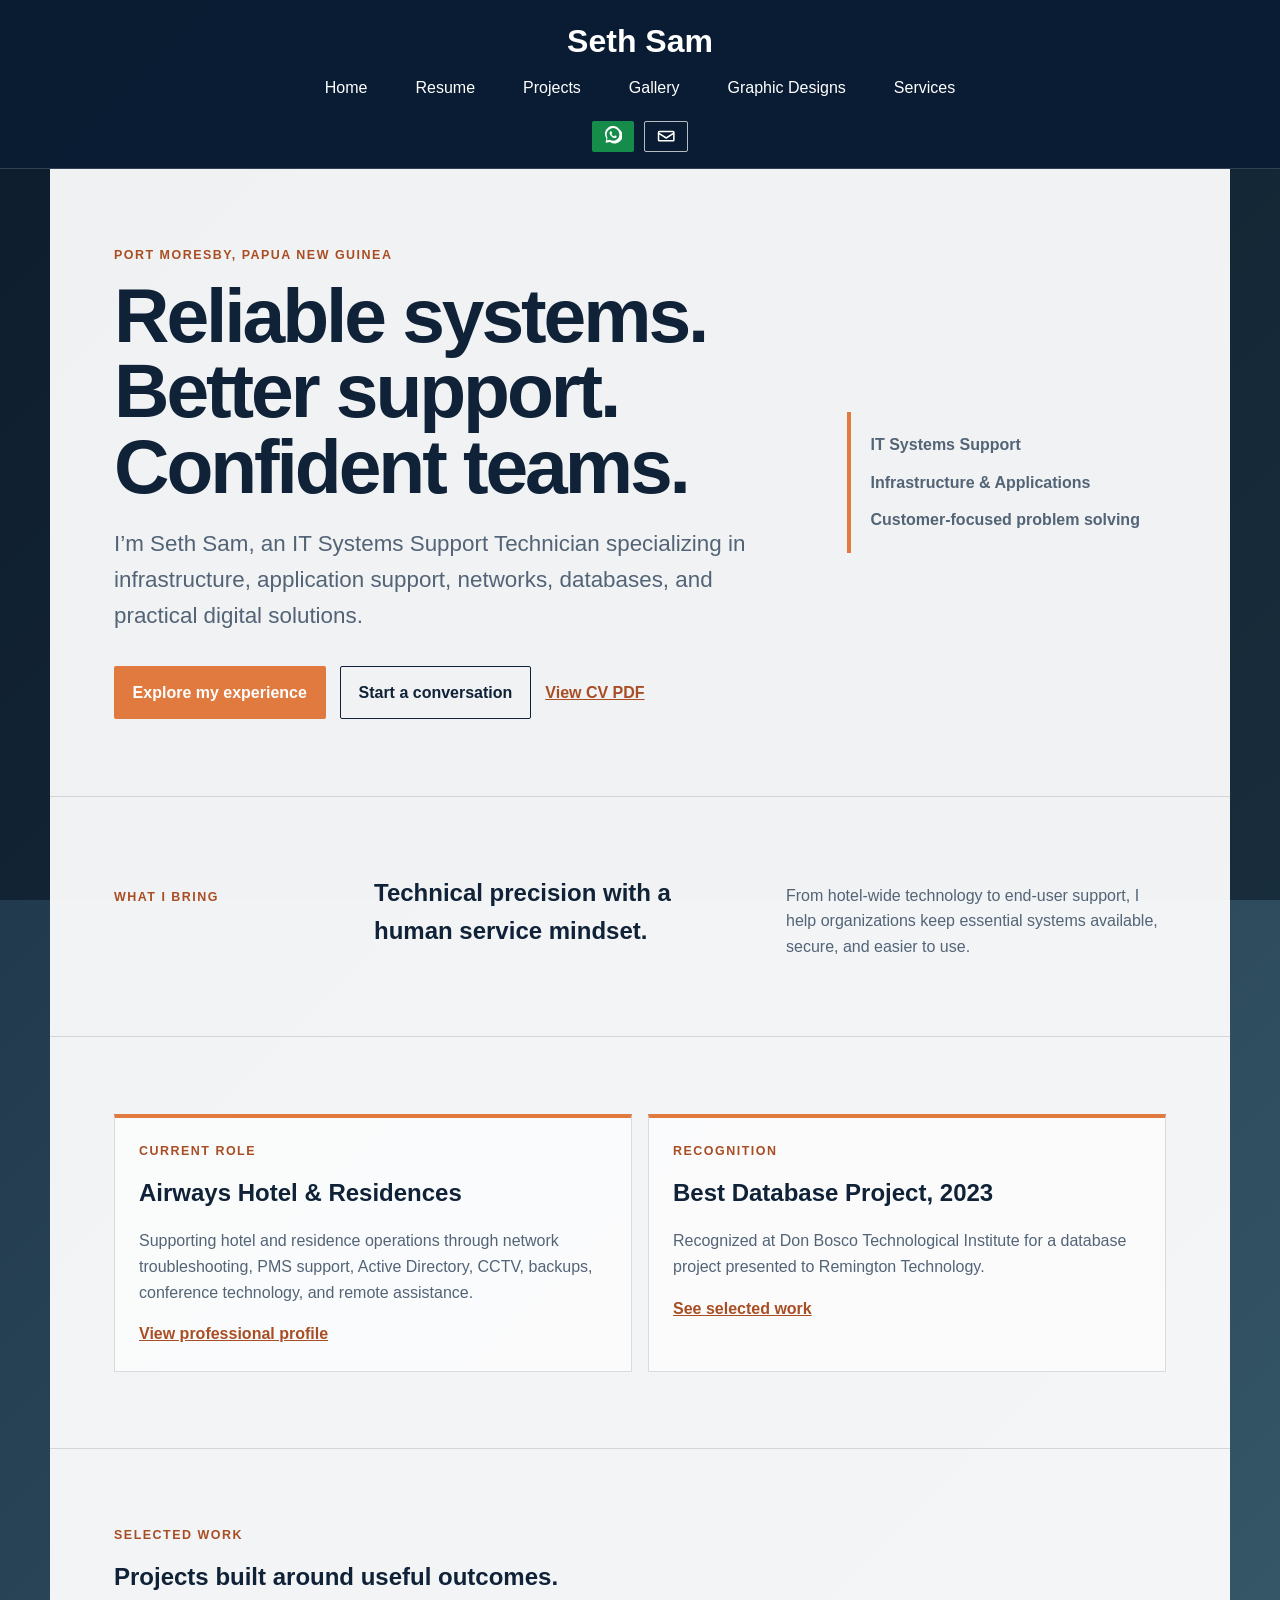
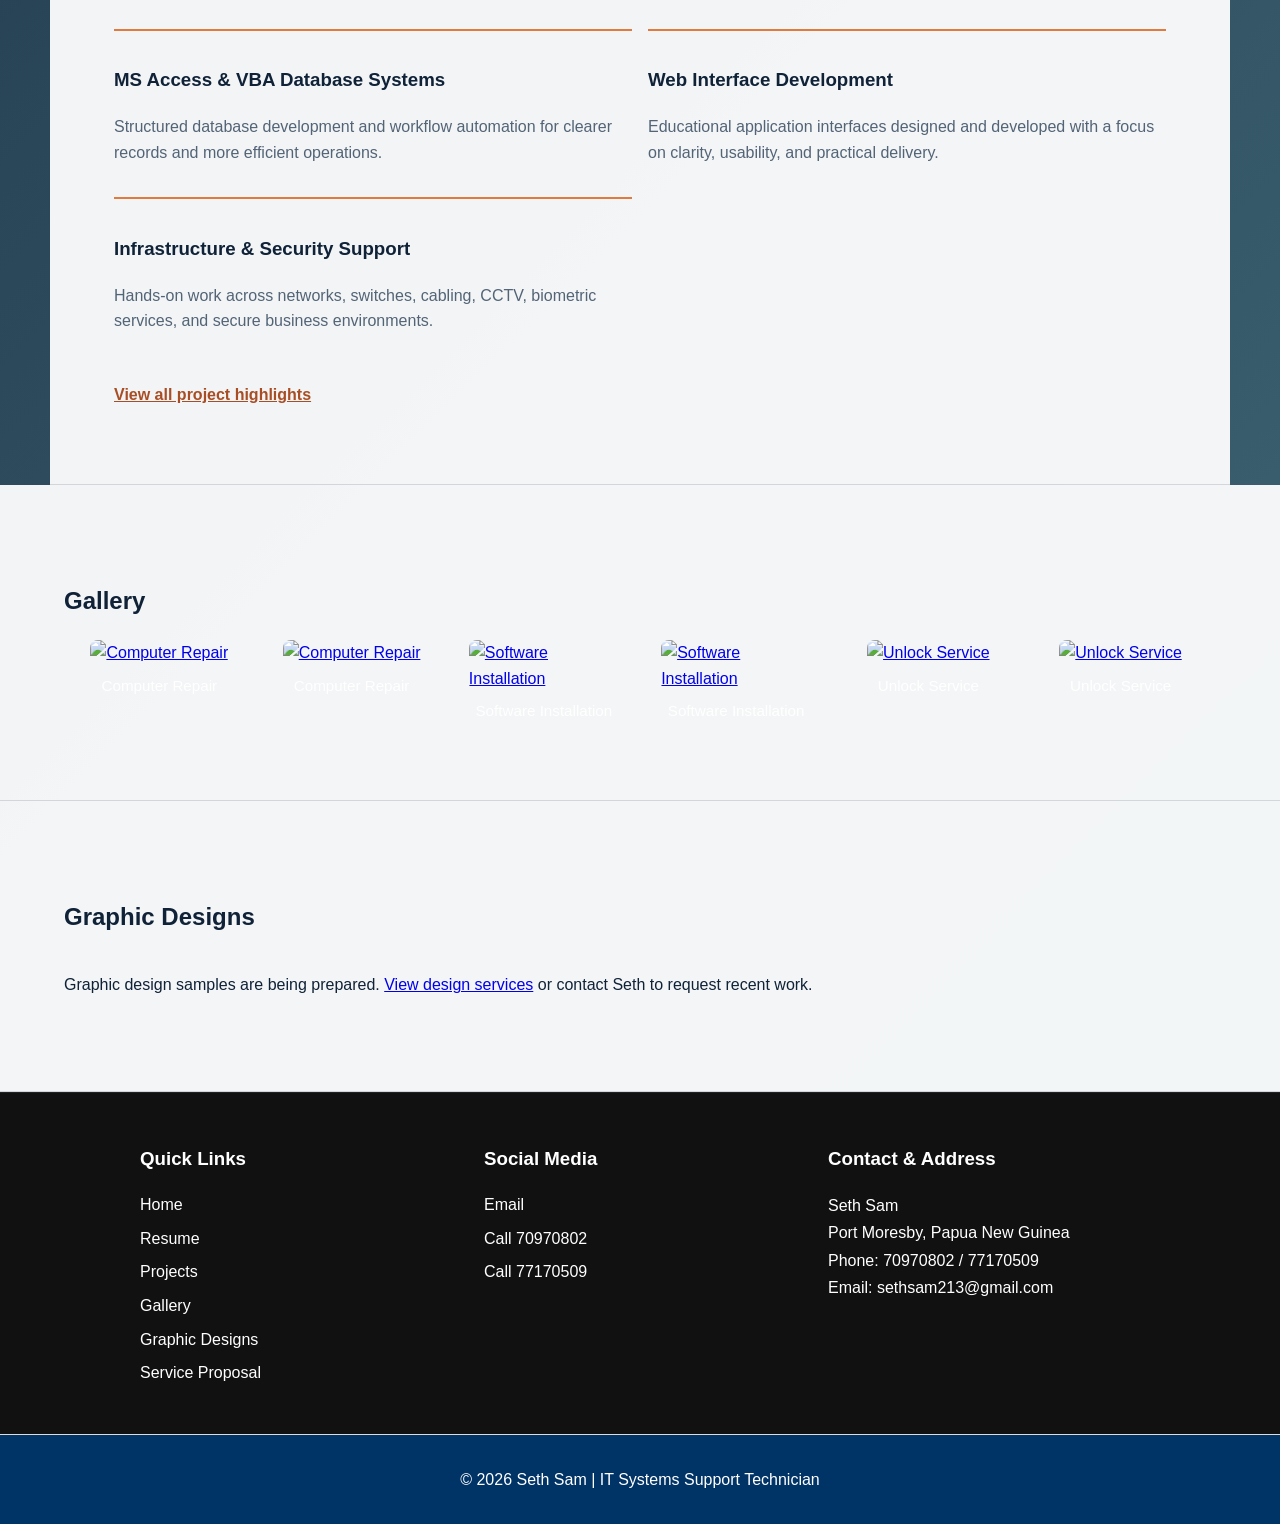
==== index.html @ 81d3fa16 "New Buttons Update" ====
<!-- index.html -->
<!DOCTYPE html>
<html lang="en">
<head>
  <meta charset="UTF-8" />
  <meta name="viewport" content="width=device-width, initial-scale=1.0" />
  <title>Home | Seth Sam Freelancer</title>
  <link rel="stylesheet" href="style.css" />
  <script src="script.js" defer></script>
</head>
<body>
  <header>
    <h1>Seth Sam</h1>
    <button class="hamburger" aria-label="Toggle navigation">&#9776;</button>
    <nav>
      <ul>
        <li><a href="index.html">Home</a></li>
        <li><a href="resume.html">Resume</a></li>
        <li><a href="projects.html">Projects</a></li>
        <li><a href="gallery.html">Gallery</a></li>
        <li><a href="design.html">Graphic Designs</a></li>
        <li><a href="service-proposal.html">Services</a></li>
      </ul>
    </nav>
    <div class="top-contact" aria-label="Contact Seth Sam">
      <a class="top-contact-whatsapp" href="https://wa.me/67570970802" target="_blank" rel="noopener noreferrer" aria-label="Message Seth on WhatsApp at 70970802" title="WhatsApp Seth"><svg class="contact-icon" aria-hidden="true" viewBox="0 0 24 24"><path d="M20 4.2A10 10 0 0 0 3.2 16.3L2 22l5.8-1.2A10 10 0 1 0 20 4.2Zm-8 15.2c-1.6 0-3.1-.5-4.4-1.4l-.3-.2-3.4.7.7-3.3-.2-.3a8.3 8.3 0 1 1 7.6 4.5Zm4.5-6.2c-.2-.1-1.4-.7-1.6-.8-.2-.1-.4-.1-.6.1l-.7.9c-.1.2-.3.2-.5.1-.2-.1-1-.4-1.9-1.2-.7-.6-1.2-1.4-1.3-1.6-.1-.2 0-.3.1-.5l.4-.5c.1-.1.1-.3.2-.4 0-.1 0-.3-.1-.4l-.7-1.6c-.2-.4-.4-.4-.6-.4h-.5c-.2 0-.4.1-.6.3-.2.2-.8.8-.8 2s.8 2.3.9 2.5c.1.2 1.6 2.5 3.9 3.5.5.2.9.4 1.2.5.5.2 1 .2 1.4.1.4-.1 1.4-.6 1.6-1.1.2-.5.2-1 .1-1.1-.1-.1-.2-.2-.4-.3Z" /></svg></a>
      <a class="top-contact-email" href="mailto:sethsam213@gmail.com" aria-label="Email Seth at sethsam213@gmail.com" title="Email Seth"><svg class="contact-icon" aria-hidden="true" viewBox="0 0 24 24"><path d="M3 5h18a2 2 0 0 1 2 2v10a2 2 0 0 1-2 2H3a2 2 0 0 1-2-2V7a2 2 0 0 1 2-2Zm0 2v.5l9 5.6 9-5.6V7H3Zm18 10V9.9l-8.5 5.3a1 1 0 0 1-1 0L3 9.9V17h18Z" /></svg></a>
    </div>
  </header>

  <main>
    <section id="home" class="hero">
      <div class="hero-copy">
        <p class="eyebrow">Port Moresby, Papua New Guinea</p>
        <h2>Reliable systems. Better support. Confident teams.</h2>
        <p class="lead">I’m Seth Sam, an IT Systems Support Technician specializing in infrastructure, application support, networks, databases, and practical digital solutions.</p>
        <div class="action-row">
          <a class="button button-primary" href="resume.html">Explore my experience</a>
          <a class="button button-secondary" href="mailto:sethsam213@gmail.com?subject=IT%20support%20enquiry">Start a conversation</a>
          <a class="text-link" href="Seth_Sam_CV.pdf" target="_blank" rel="noopener noreferrer">View CV PDF</a>
        </div>
      </div>
      <div class="hero-meta">
        <span>IT Systems Support</span>
        <span>Infrastructure &amp; Applications</span>
        <span>Customer-focused problem solving</span>
      </div>
    </section>

    <section class="intro-band">
      <p class="eyebrow">What I bring</p>
      <h2>Technical precision with a human service mindset.</h2>
      <p>From hotel-wide technology to end-user support, I help organizations keep essential systems available, secure, and easier to use.</p>
    </section>

    <section id="resume" class="feature-grid">
      <article>
        <p class="eyebrow">Current role</p>
        <h2>Airways Hotel &amp; Residences</h2>
        <p>Supporting hotel and residence operations through network troubleshooting, PMS support, Active Directory, CCTV, backups, conference technology, and remote assistance.</p>
        <a href="resume.html">View professional profile</a>
      </article>
      <article>
        <p class="eyebrow">Recognition</p>
        <h2>Best Database Project, 2023</h2>
        <p>Recognized at Don Bosco Technological Institute for a database project presented to Remington Technology.</p>
        <a href="projects.html">See selected work</a>
      </article>
    </section>

    <section id="projects">
      <p class="eyebrow">Selected work</p>
      <h2>Projects built around useful outcomes.</h2>
      <div class="project-grid">
        <article><h3>MS Access &amp; VBA Database Systems</h3><p>Structured database development and workflow automation for clearer records and more efficient operations.</p></article>
        <article><h3>Web Interface Development</h3><p>Educational application interfaces designed and developed with a focus on clarity, usability, and practical delivery.</p></article>
        <article><h3>Infrastructure &amp; Security Support</h3><p>Hands-on work across networks, switches, cabling, CCTV, biometric services, and secure business environments.</p></article>
      </div>
      <a class="text-link" href="projects.html">View all project highlights</a>
    </section>
  </main>

<section id="gallery">
  <h2>Gallery</h2>
  <div class="image-grid">
    <figure>
      <a href="images/Computer_Repair (1).jpg" class="lightbox">
        <img src="images/Computer_Repair (1).jpg" alt="Computer Repair" />
      </a>
      <figcaption>Computer Repair</figcaption>
    </figure>
       <figure>
      <a href="images/Computer_Repair (14).jpg" class="lightbox">
        <img src="images/Computer_Repair (14).jpg" alt="Computer Repair" />
      </a>
      <figcaption>Computer Repair</figcaption>
    </figure>
    <figure>
      <a href="images/Software_Installation (13).jpg" class="lightbox">
        <img src="images/Software_Installation (13).jpg" alt="Software Installation" />
      </a>
      <figcaption>Software Installation</figcaption>
    </figure>
    <figure>
      <a href="images/Software_Installation (1).jpg" class="lightbox">
        <img src="images/Software_Installation (1).jpg" alt="Software Installation" />
      </a>
      <figcaption>Software Installation</figcaption>
    </figure>
    <figure>
      <a href="images/Unlock_Service (1).jpg" class="lightbox">
        <img src="images/Unlock_Service (1).jpg" alt="Unlock Service" />
      </a>
      <figcaption>Unlock Service</figcaption>
    </figure>
    <figure>
      <a href="images/Unlock_Service (6).jpg" class="lightbox">
        <img src="images/Unlock_Service (6).jpg" alt="Unlock Service" />
      </a>
      <figcaption>Unlock Service</figcaption>
    </figure>
  </div>
</section>
<section id="designs">
  <h2>Graphic Designs</h2>
  <div class="image-grid">
    <p>Graphic design samples are being prepared. <a href="design.html">View design services</a> or contact Seth to request recent work.</p>
  </div>
</section>
<script>
</script>

<style>

  </style>

  <!-- Quick Links, Social Media, and Address Section -->
  <section id="quick-links-address">
    <div class="footer-container">
      <div class="footer-column">
        <h3>Quick Links</h3>
        <ul class="footer-links">
          <li><a href="index.html">Home</a></li>
          <li><a href="resume.html">Resume</a></li>
          <li><a href="projects.html">Projects</a></li>
          <li><a href="gallery.html">Gallery</a></li>
          <li><a href="design.html">Graphic Designs</a></li>
          <li><a href="service-proposal.html">Service Proposal</a></li>
        </ul>
      </div>
      <div class="footer-column">
        <h3>Social Media</h3>
        <ul class="footer-social">
          <li><a href="mailto:sethsam213@gmail.com">Email</a></li>
          <li><a href="tel:+67570970802">Call 70970802</a></li>
          <li><a href="tel:+67577170509">Call 77170509</a></li>
        </ul>
      </div>
      <div class="footer-column">
        <h3>Contact & Address</h3>
        <address>
          Seth Sam<br>
          Port Moresby, Papua New Guinea<br>
          Phone: 70970802 / 77170509<br>
          Email: <a href="mailto:sethsam213@gmail.com">sethsam213@gmail.com</a>
        </address>
      </div>
    </div>
  </section>

  <footer>
    <p>&copy; 2026 Seth Sam | IT Systems Support Technician</p>
  </footer>
</body>
</html>
---- style.css ----
/* style.css */
body {
  font-family: 'Segoe UI', sans-serif;
  margin: 0;
  padding: 0;
  line-height: 1.6;
  background: url('background.jpg') no-repeat center center fixed;
  background-size: cover;
  color: #ffffff;
}

header {
  background-color: #003366;
  color: white;
  padding: 1rem 0;
  position: relative;
  position: sticky;
  top: 0;
  z-index: 1000;
  transition: opacity 0.5s, transform 0.5s;
}

h1 {
  margin: 0 auto;
}

nav {
  max-width: 900px;
  margin: 0 auto;
  padding: 0 1rem;
}

nav ul {
  display: flex;
  flex-wrap: wrap;
  justify-content: center;
  list-style: none;
  margin: 0;
  padding: 0;
  transition: max-height 0.3s ease;
}

nav li {
  margin: 0 0.5rem;
}

nav a {
  color: white;
  text-decoration: none;
  font-weight: 500;
  padding: 0.5rem 1rem;
  border-radius: 24px;
  transition: background 0.2s;
  display: block;
}

nav a:hover,
nav a.active {
  background: #0055a5;
}

.top-contact {
  display: flex;
  flex-wrap: wrap;
  justify-content: center;
  gap: 0.6rem;
  margin-top: 0.75rem;
  padding: 0 1rem;
}

.top-contact a {
  display: inline-block;
  padding: 0.35rem 0.75rem;
  border-radius: 2px;
  color: #fff;
  font-size: 0.82rem;
  font-weight: 800;
  text-decoration: none;
}

.top-contact-whatsapp {
  background: #168c4a;
}

.top-contact-email {
  border: 1px solid rgba(255, 255, 255, 0.6);
}

.top-contact a:hover,
.top-contact a:focus-visible {
  filter: brightness(1.15);
}

header .top-contact a.top-contact-whatsapp,
header .top-contact a.top-contact-email {
  box-sizing: border-box;
  text-decoration: none !important;
  color: #fff !important;
  line-height: 1.2;
}

header .top-contact a.top-contact-whatsapp {
  background: #168c4a !important;
}

header .top-contact a.top-contact-email {
  background: transparent !important;
  border: 1px solid rgba(255, 255, 255, 0.7);
}

.contact-icon {
  display: block;
  width: 1.15rem;
  height: 1.15rem;
  fill: currentColor;
}

.hamburger {
  display: none;
  position: absolute;
  right: 1.5rem;
  top: 1.5rem;
  background: none;
  border: none;
  font-size: 2rem;
  color: white;
  cursor: pointer;
  z-index: 10001;
}

@media screen and (max-width: 768px) {
  .hamburger {
    display: block;
  }
  nav ul {
    flex-direction: column;
    align-items: flex-start;
    background: #003366;
    position: absolute;
    top: 60px;
    left: 0;
    width: 100%;
    max-height: 0;
    overflow: hidden;
    box-shadow: 0 2px 8px rgba(0,0,0,0.1);
  }
  nav ul.open {
    max-height: 400px;
    padding-bottom: 1rem;
  }
  nav li {
    margin: 0.5rem 0;
    width: 100%;
  }
  nav a {
    width: 100%;
    padding: 1rem;
  }
}

section {
  padding: 2rem;
  border-bottom: 1px solid #ddd;
}

footer {
  text-align: center;
  padding: 1rem;
  background-color: #003366;
  color: white;
}

@media screen and (max-width: 768px) {
  nav ul {
    flex-direction: column;
    align-items: center;
  }

  section {
    padding: 1rem;
  }
}

.image-grid {
  display: grid;
  grid-template-columns: repeat(auto-fit, minmax(150px, 1fr));
  gap: 0.1rem;
  margin-top: 0.5rem;
}

.image-grid img {
  width: 100%;
  max-width: 150px;
  height: auto;
  margin: 0 auto;
  display: block;
  border-radius: 8px;
  cursor: pointer;
  transition: transform 0.3s ease;
}

.image-grid img:hover {
  transform: scale(1.05);
}

.image-grid figure {
  display: flex;
  flex-direction: column;
  align-items: center;
  margin: 0; /* Ensure no extra space around figures */
}

.image-grid figcaption {
  margin-top: 0.5rem;
  font-size: 0.95rem;
  color: #ffffff;
  text-align: center;
}

/* Example for index.html header */
header {
  display: flex;
  flex-direction: column;
  align-items: center;
}

header h1 {
  margin: 0;
  font-size: 2rem;
}

button.hamburger {
  display: none;
}

@media screen and (max-width: 768px) {
  header {
    flex-direction: row;
    flex-wrap: wrap;
    justify-content: space-between;
  }

  header h1 {
    font-size: 1.5rem;
  }

  button.hamburger {
    display: block;
  }

  .top-contact {
    width: 100%;
    order: 3;
    margin-top: 0.5rem;
  }
}

/* Optional: Add a semi-transparent overlay for readability */
body::before {
  content: "";
  position: fixed;
  top: 0; left: 0;
  width: 100vw; height: 100vh;
  background: rgba(2, 12, 22, 0.479);
  z-index: -1;
  pointer-events: none;
}


.lightbox-modal {
  position: fixed;
  top: 0; left: 0;
  width: 100%; height: 100%;
  background-color: rgba(0,0,0,0.8);
  display: flex; justify-content: center; align-items: center;
  z-index: 9999;
  padding: 1rem;
  box-sizing: border-box;
}
.lightbox-modal img {
  max-width: 90%;
  max-height: 90%;
  object-fit: contain;
}
.lightbox-modal .close {
  position: absolute;
  top: 10px; right: 20px;
  color: white;
  font-size: 2rem;
  cursor: pointer;
  background: transparent;
  border: 0;
  line-height: 1;
}

#quick-links-address {
  background: #111;
  color: #fff;
  padding: 32px 0 16px 0;
  border-top: 1px solid #222;
}
.footer-container {
  max-width: 1000px;
  margin: auto;
  display: flex;
  flex-wrap: wrap;
  gap: 32px;
  justify-content: space-between;
}
.footer-column {
  flex: 1 1 220px;
  min-width: 220px;
  margin-bottom: 24px;
}
.footer-links,
.footer-social {
  list-style: none;
  padding: 0;
  margin: 0;
}
.footer-links li,
.footer-social li {
  margin-bottom: 8px;
}
.footer-links a,
.footer-social a,
.footer-column address a {
  color: #fff;
  text-decoration: none;
  transition: color 0.2s;
}
.footer-links a:hover,
.footer-social a:hover,
.footer-column address a:hover {
  color: #ffd700;
}
.icon {
  width: 18px;
  height: 18px;
  vertical-align: middle;
  margin-right: 6px;
}
.footer-column address {
  font-style: normal;
  line-height: 1.7;
  font-size: 1rem;
}

/* Responsive styles */
@media (max-width: 700px) {
  .footer-container {
    flex-direction: column;
    gap: 0;
  }
  .footer-column {
    margin-bottom: 32px;
  }
}

/* Hide header when scrolling down */
header.hide-nav {
  opacity: 0;
  pointer-events: none;
  transform: translateY(-40px);
}

/* Show header when scrolling up */
header.show-nav {
  opacity: 1;
  pointer-events: auto;
  transform: translateY(0);
}

/* Resume-led portfolio layout */
:root {
  --ink: #102238;
  --muted: #536477;
  --paper: #f7f9fc;
  --panel: rgba(255, 255, 255, 0.94);
  --accent: #e07a3f;
  --accent-dark: #a94e24;
  --line: rgba(16, 34, 56, 0.14);
}

*,
*::before,
*::after {
  box-sizing: border-box;
}

html,
body {
  max-width: 100%;
  overflow-x: hidden;
}

body {
  background: linear-gradient(135deg, rgba(11, 31, 55, 0.94), rgba(25, 76, 92, 0.82)), url('background.jpg') center / cover fixed;
  color: var(--ink);
}

header {
  background: rgba(10, 29, 52, 0.96);
  border-bottom: 1px solid rgba(255, 255, 255, 0.16);
}

main {
  width: 100%;
  max-width: 1180px;
  margin: 0 auto;
}

main section,
#home,
#resume,
#projects,
#gallery,
#designs {
  margin: 0;
  padding: clamp(2.5rem, 6vw, 5.5rem) clamp(1.25rem, 5vw, 4rem);
  border-bottom: 1px solid var(--line);
  background: var(--panel);
}

.hero {
  min-height: 58vh;
  display: grid;
  grid-template-columns: minmax(0, 1.5fr) minmax(220px, 0.7fr);
  align-items: end;
  gap: 3rem;
  background: linear-gradient(120deg, rgba(248, 251, 255, 0.98), rgba(218, 232, 239, 0.92));
}

.hero h2,
.page-intro h2 {
  max-width: 780px;
  margin: 0.4rem 0 1rem;
  color: var(--ink);
  font-size: clamp(2.4rem, 6vw, 5.5rem);
  line-height: 0.98;
  letter-spacing: -0.04em;
}

.page-intro {
  padding-top: clamp(1.75rem, 4vw, 3.5rem) !important;
  padding-bottom: clamp(1.75rem, 4vw, 3.5rem) !important;
}

.hero-copy,
.page-intro {
  max-width: 850px;
}

.hero-meta {
  display: grid;
  gap: 0.75rem;
  align-self: center;
  padding: 1.25rem;
  border-left: 4px solid var(--accent);
  color: var(--muted);
  font-weight: 600;
}

.eyebrow {
  margin: 0 0 0.75rem;
  color: var(--accent-dark);
  font-size: 0.78rem;
  font-weight: 800;
  letter-spacing: 0.12em;
  text-transform: uppercase;
}

.lead {
  max-width: 720px;
  color: var(--muted);
  font-size: clamp(1.1rem, 2vw, 1.4rem);
}

main h2,
main h3 {
  color: var(--ink);
}

main h2 {
  margin-top: 0;
}

main p,
main li {
  color: var(--muted);
}

.action-row {
  display: flex;
  flex-wrap: wrap;
  align-items: center;
  gap: 0.9rem;
  margin-top: 2rem;
}

.button {
  display: inline-block;
  padding: 0.8rem 1.1rem;
  border: 1px solid transparent;
  border-radius: 2px;
  text-decoration: none;
  font-weight: 800;
}

.button-primary {
  background: var(--accent);
  color: #fff;
}

.button-primary:hover,
.button-primary:focus-visible {
  background: var(--accent-dark);
}

.button-secondary {
  border-color: var(--ink);
  color: var(--ink);
}

.text-link,
main a:not(.button) {
  color: var(--accent-dark);
  font-weight: 700;
}

.intro-band {
  display: grid;
  grid-template-columns: minmax(160px, 0.6fr) 1fr 1fr;
  gap: 2rem;
  align-items: baseline;
}

.intro-band h2,
.intro-band p:last-child {
  margin: 0;
}

.feature-grid,
.project-grid,
.service-grid,
.project-list {
  display: grid;
  grid-template-columns: repeat(2, minmax(0, 1fr));
  gap: 1rem;
}

.feature-grid article,
.project-card,
.service-grid article {
  padding: 1.5rem;
  border: 1px solid var(--line);
  border-top: 4px solid var(--accent);
  background: rgba(255, 255, 255, 0.7);
}

.featured-services {
  background: #eef3f6 !important;
}

.service-number {
  margin: 0;
  color: var(--accent);
  font-size: 0.8rem;
  font-weight: 900;
  letter-spacing: 0.12em;
}

.feature-grid h2,
.project-card h2,
.service-grid h3 {
  margin-bottom: 0.6rem;
}

.project-grid {
  margin: 2rem 0;
}

.project-grid article {
  padding-top: 1rem;
  border-top: 2px solid var(--accent);
}

.tag-row,
.skill-list {
  display: flex;
  flex-wrap: wrap;
  gap: 0.5rem;
}

.tag-row span,
.skill-list span {
  padding: 0.35rem 0.55rem;
  background: #e8eef3;
  color: var(--ink);
  font-size: 0.85rem;
  font-weight: 700;
}

.resume-layout {
  display: grid;
  grid-template-columns: minmax(0, 0.85fr) minmax(0, 1.15fr);
  gap: 1rem;
  padding: 0 clamp(1.25rem, 5vw, 4rem);
  background: var(--panel);
}

.resume-layout section {
  padding: 2rem 0;
  border-bottom: 1px solid var(--line);
}

.clean-list {
  padding-left: 1.2rem;
}

.timeline-item {
  padding: 0 0 1.5rem 1.25rem;
  border-left: 2px solid var(--accent);
}

.timeline-item h3 {
  margin-bottom: 0.2rem;
}

.timeline-item h3 span {
  display: block;
  color: var(--muted);
  font-size: 0.9em;
  font-weight: 500;
}

.timeline-item .date {
  margin: 0 0 0.5rem;
  color: var(--accent-dark);
  font-weight: 800;
}

.cta-band {
  background: var(--ink) !important;
  color: #fff;
}

.cta-band h2,
.cta-band p {
  color: #fff;
}

@media (max-width: 800px) {
  .hero,
  .intro-band,
  .resume-layout {
    grid-template-columns: 1fr;
  }

  .hero {
    min-height: auto;
  }

  .feature-grid,
  .project-grid,
  .service-grid,
  .project-list {
    grid-template-columns: 1fr;
  }
}

.gallery-section,
.design-capabilities,
.design-status {
  max-width: 1180px;
  margin: 0 auto;
}

.section-heading {
  display: grid;
  grid-template-columns: minmax(0, 1fr) minmax(220px, 0.7fr);
  align-items: end;
  gap: 2rem;
  margin-bottom: 2rem;
}

.section-heading h2 {
  margin-bottom: 0;
}

.section-heading > p {
  margin: 0;
}

.section-link {
  display: inline-block;
  margin-top: 0.75rem;
  color: var(--accent-dark);
  font-weight: 800;
  text-decoration: none;
}

.section-link:hover,
.section-link:focus-visible {
  text-decoration: underline;
}

.gallery-page .gallery-section {
  background: var(--panel);
}

.gallery-page .image-grid {
  grid-template-columns: repeat(3, minmax(0, 1fr));
  gap: 1rem;
}

.gallery-page .image-grid figure {
  min-width: 0;
  padding: 0.6rem;
  border: 1px solid var(--line);
  background: #fff;
}

.gallery-page .image-grid img {
  width: 100%;
  max-width: none;
  aspect-ratio: 4 / 3;
  object-fit: cover;
  border-radius: 0;
}

.gallery-page .image-grid figcaption {
  width: 100%;
  margin: 0;
  padding: 0.7rem 0.2rem 0.2rem;
  color: var(--ink);
  font-size: 0.85rem;
  font-weight: 700;
  text-align: left;
}

.gallery-cta,
.design-page .cta-band {
  margin: 0 auto;
  max-width: 1180px;
}

.design-capabilities {
  background: var(--panel);
}

.capability-grid {
  display: grid;
  grid-template-columns: repeat(3, minmax(0, 1fr));
  gap: 1rem;
}

.capability-grid article {
  min-height: 180px;
  padding: 1.5rem;
  border: 1px solid var(--line);
  background: #fff;
}

.capability-grid h3 {
  margin: 1.2rem 0 0.5rem;
}

.capability-number {
  color: var(--accent);
  font-size: 0.8rem;
  font-weight: 900;
  letter-spacing: 0.12em;
}

.design-status {
  background: #e8eef3;
}

.design-status h2 {
  max-width: 650px;
}

.design-status p:not(.eyebrow) {
  max-width: 700px;
}

@media (max-width: 800px) {
  .section-heading,
  .capability-grid {
    grid-template-columns: 1fr;
  }

  .gallery-page .image-grid {
    grid-template-columns: repeat(2, minmax(0, 1fr));
  }
}

@media (max-width: 480px) {
  .gallery-page .image-grid {
    grid-template-columns: 1fr;
  }
}
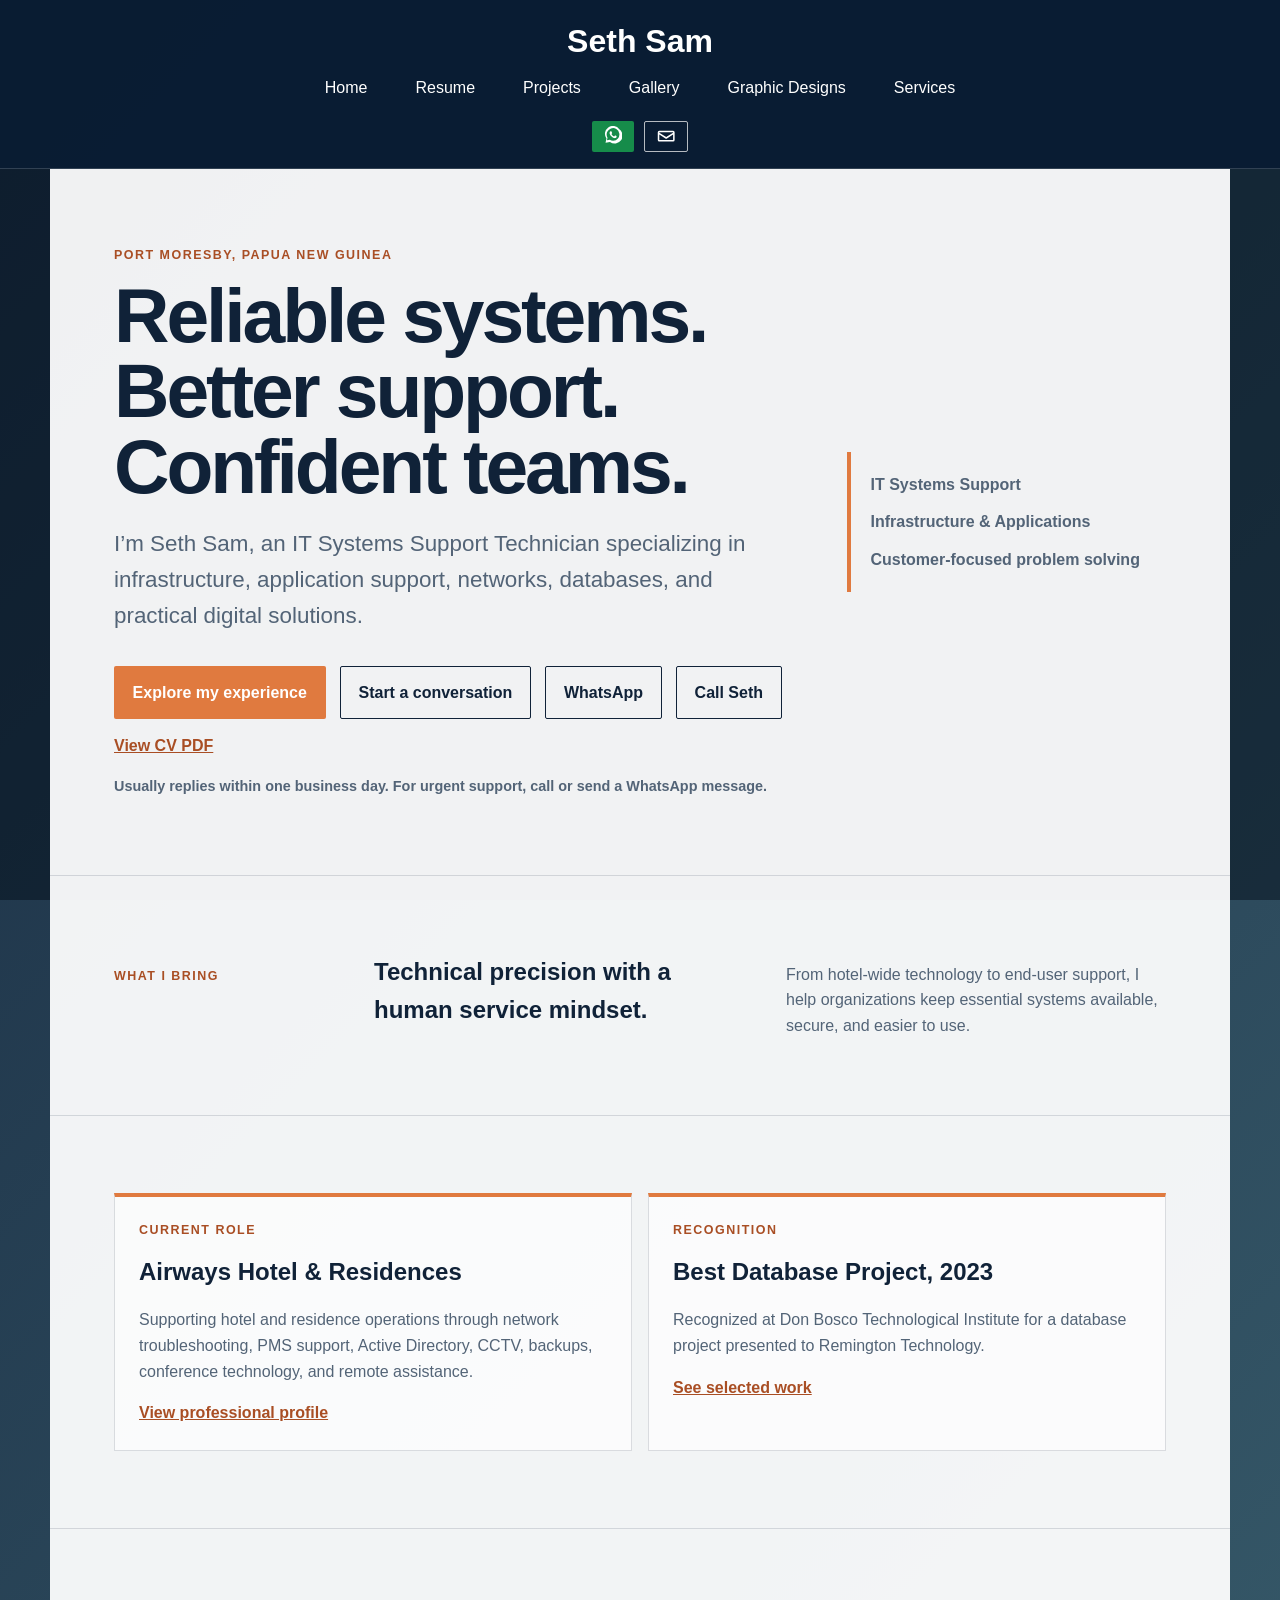
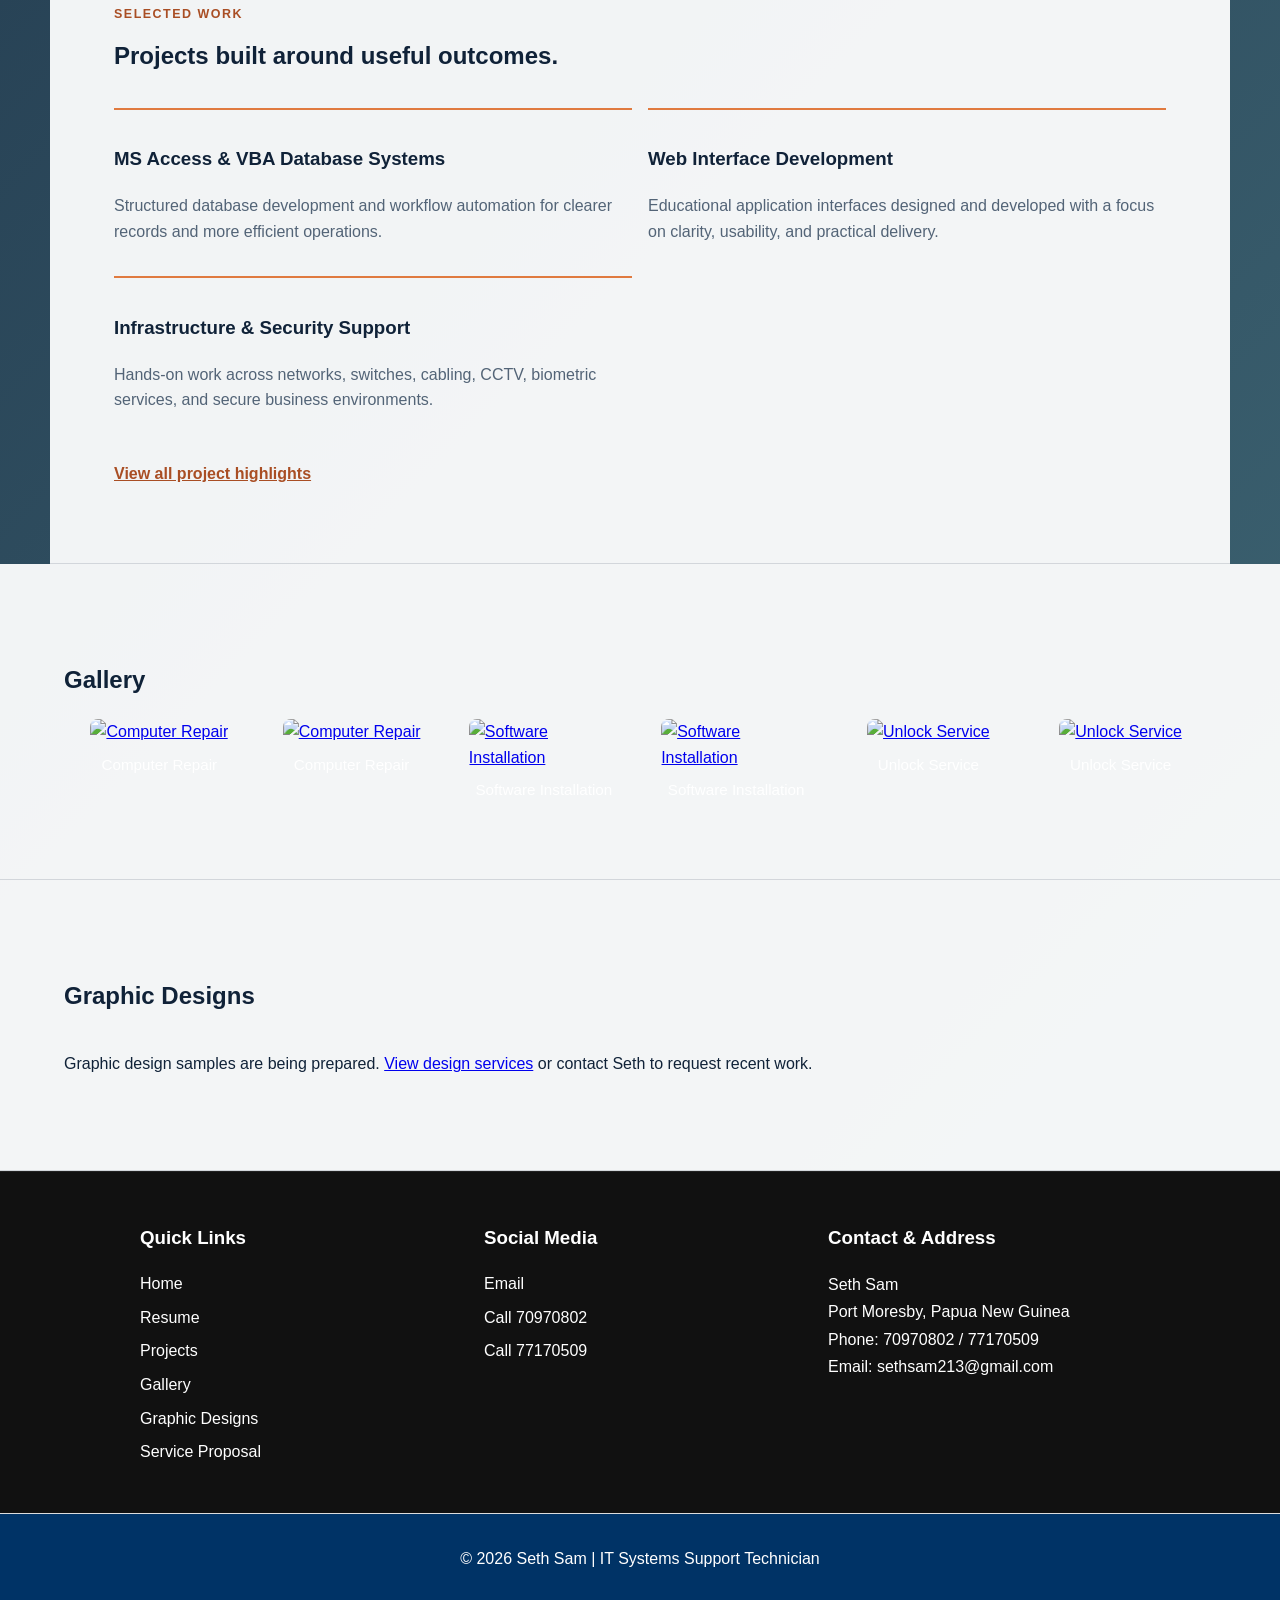
==== commit 9097e250: "Improve Contact and Conversion" ====
--- a/index.html
+++ b/index.html
@@ -4,7 +4,14 @@
 <head>
   <meta charset="UTF-8" />
   <meta name="viewport" content="width=device-width, initial-scale=1.0" />
-  <title>Home | Seth Sam Freelancer</title>
+  <title>Seth Sam | IT Systems Support Technician</title>
+  <meta name="description" content="Seth Sam is an IT Systems Support Technician in Port Moresby specializing in infrastructure, applications, networks, databases, and technical support." />
+  <meta property="og:type" content="website" />
+  <meta property="og:title" content="Seth Sam | IT Systems Support Technician" />
+  <meta property="og:description" content="Infrastructure, application, network, database, and technical support from Seth Sam." />
+  <meta property="og:image" content="background.jpg" />
+  <meta property="og:url" content="https://sethsam675.github.io/sethsam-675/" />
+  <link rel="icon" href="favicon.svg" type="image/svg+xml" />
   <link rel="stylesheet" href="style.css" />
   <script src="script.js" defer></script>
 </head>
@@ -37,8 +44,11 @@
         <div class="action-row">
           <a class="button button-primary" href="resume.html">Explore my experience</a>
           <a class="button button-secondary" href="mailto:sethsam213@gmail.com?subject=IT%20support%20enquiry">Start a conversation</a>
+          <a class="button button-secondary" href="https://wa.me/67570970802" target="_blank" rel="noopener noreferrer">WhatsApp</a>
+          <a class="button button-secondary" href="tel:+67570970802">Call Seth</a>
           <a class="text-link" href="Seth_Sam_CV.pdf" target="_blank" rel="noopener noreferrer">View CV PDF</a>
         </div>
+        <p class="response-note">Usually replies within one business day. For urgent support, call or send a WhatsApp message.</p>
       </div>
       <div class="hero-meta">
         <span>IT Systems Support</span>
--- a/style.css
+++ b/style.css
@@ -476,6 +476,13 @@
   font-size: clamp(1.1rem, 2vw, 1.4rem);
 }
 
+.response-note {
+  margin: 1rem 0 0;
+  color: var(--muted);
+  font-size: 0.9rem;
+  font-weight: 600;
+}
+
 main h2,
 main h3 {
   color: var(--ink);
@@ -576,6 +583,86 @@
   margin-bottom: 0.6rem;
 }
 
+.deliverable {
+  padding-top: 0.75rem;
+  border-top: 1px solid var(--line);
+  font-size: 0.92rem;
+}
+
+.process-section,
+.contact-form-section {
+  background: var(--panel);
+}
+
+.process-grid {
+  display: grid;
+  grid-template-columns: repeat(3, minmax(0, 1fr));
+  gap: 1rem;
+}
+
+.process-grid article {
+  padding: 1.5rem;
+  border-top: 3px solid var(--accent);
+  background: #fff;
+}
+
+.process-grid article > span {
+  color: var(--accent);
+  font-weight: 900;
+  letter-spacing: 0.1em;
+}
+
+.proposal-form {
+  max-width: 900px;
+  padding: 1.5rem;
+  border: 1px solid var(--line);
+  background: #fff;
+}
+
+.form-grid {
+  display: grid;
+  grid-template-columns: repeat(2, minmax(0, 1fr));
+  gap: 1rem;
+}
+
+.proposal-form label {
+  display: grid;
+  gap: 0.35rem;
+  margin-bottom: 1rem;
+  color: var(--ink);
+  font-weight: 800;
+}
+
+.proposal-form input,
+.proposal-form select,
+.proposal-form textarea {
+  width: 100%;
+  box-sizing: border-box;
+  padding: 0.75rem;
+  border: 1px solid #aab8c4;
+  border-radius: 2px;
+  background: #fff;
+  color: var(--ink);
+  font: inherit;
+}
+
+.proposal-form textarea {
+  resize: vertical;
+}
+
+.proposal-form input:focus,
+.proposal-form select:focus,
+.proposal-form textarea:focus {
+  outline: 3px solid rgba(224, 122, 63, 0.28);
+  border-color: var(--accent-dark);
+}
+
+.form-status {
+  min-height: 1.5rem;
+  color: var(--accent-dark) !important;
+  font-weight: 700;
+}
+
 .project-grid {
   margin: 2rem 0;
 }
@@ -664,7 +751,12 @@
   .feature-grid,
   .project-grid,
   .service-grid,
-  .project-list {
+  .project-list,
+  .process-grid {
+    grid-template-columns: 1fr;
+  }
+
+  .form-grid {
     grid-template-columns: 1fr;
   }
 }
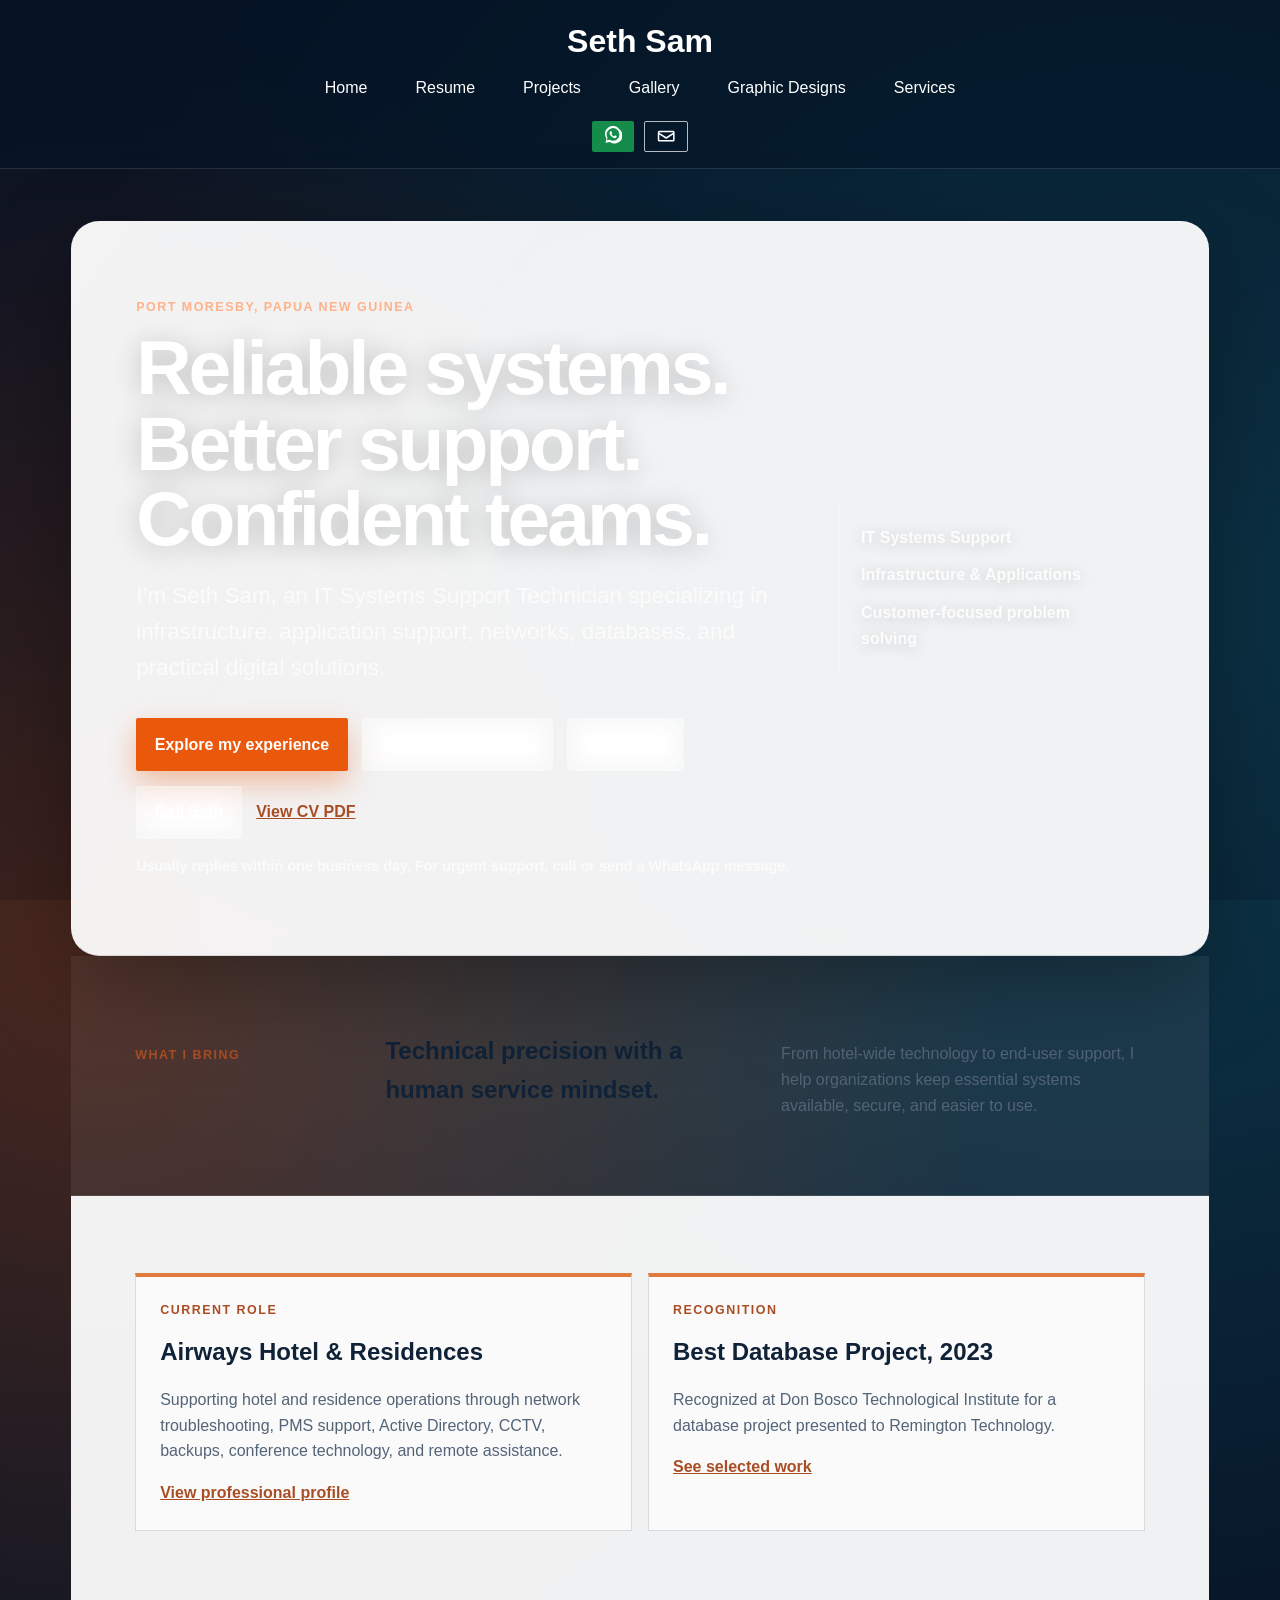
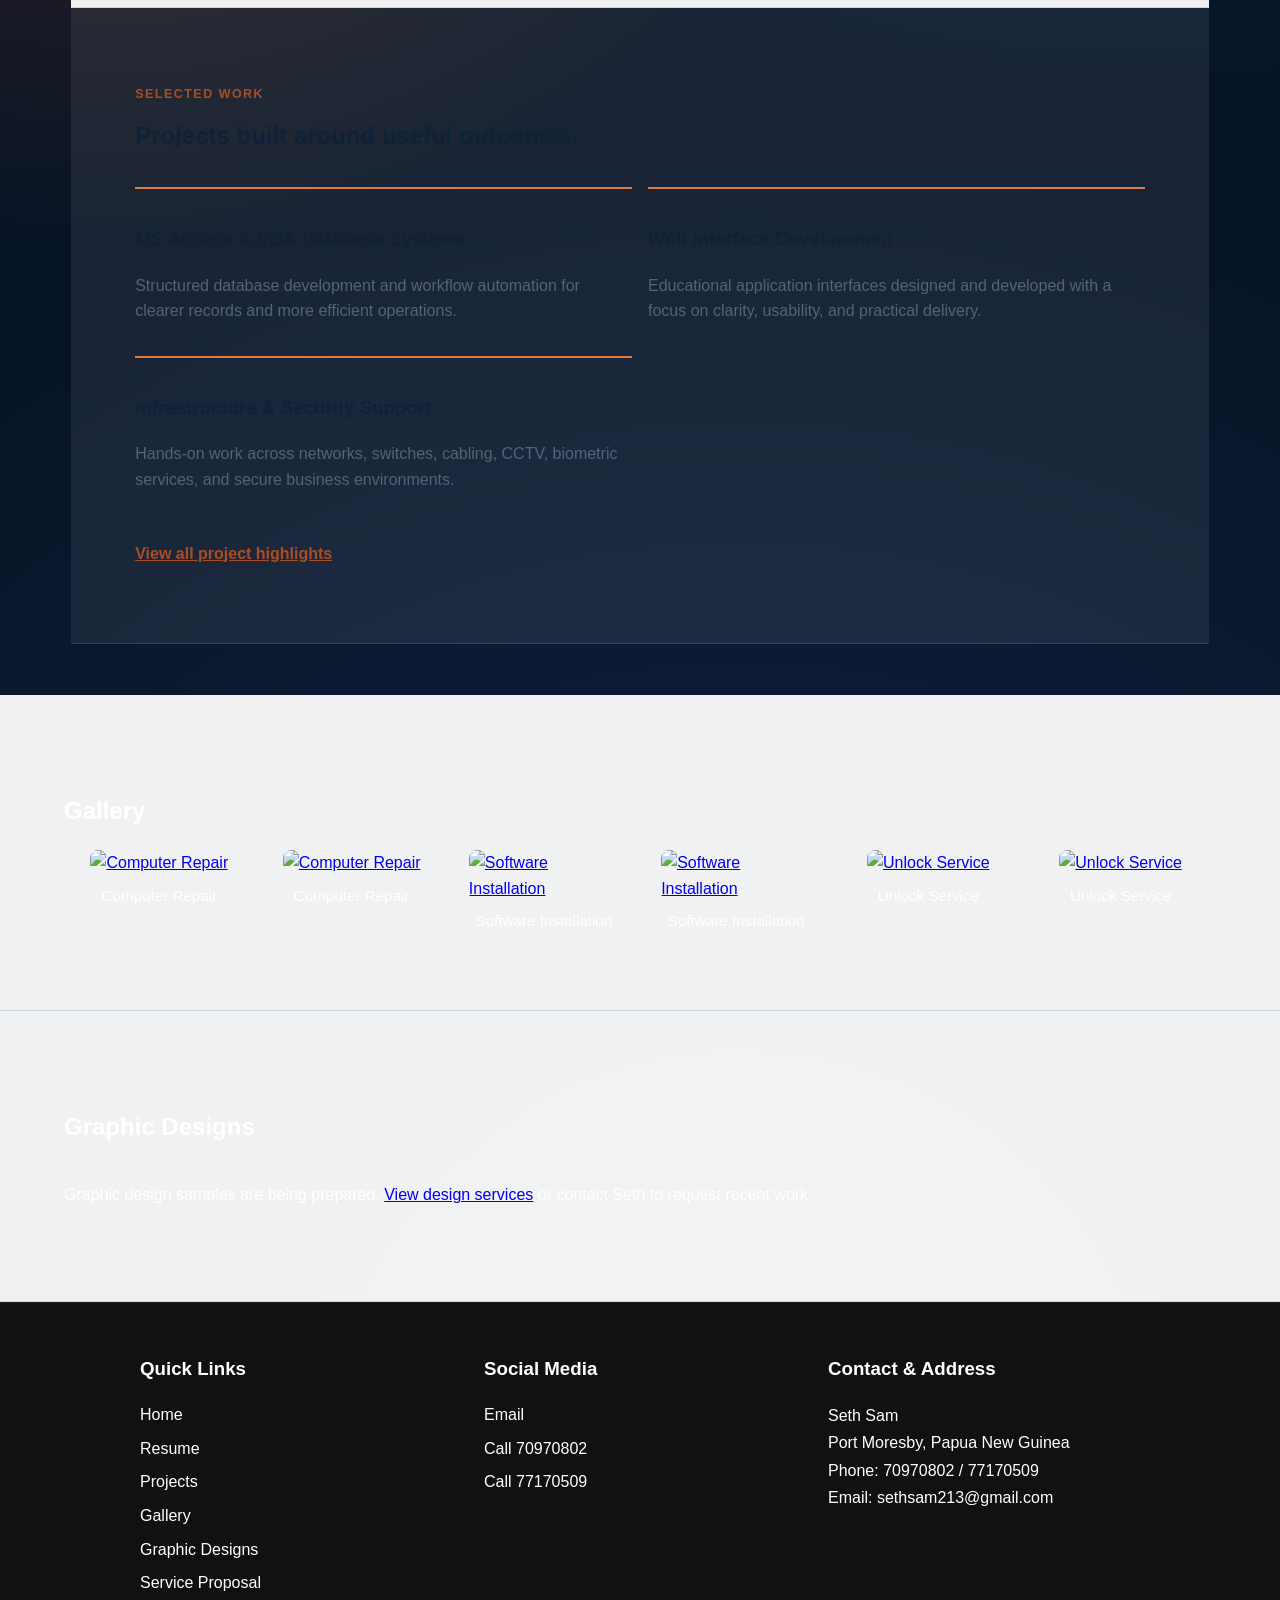
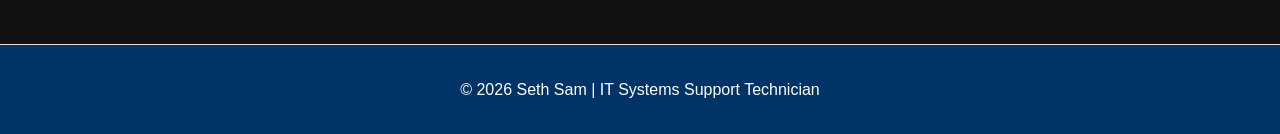
==== commit d8e55c65: "styles update" ====
--- a/index.html
+++ b/index.html
@@ -15,7 +15,7 @@
   <link rel="stylesheet" href="style.css" />
   <script src="script.js" defer></script>
 </head>
-<body>
+<body class="landing-page-body">
   <header>
     <h1>Seth Sam</h1>
     <button class="hamburger" aria-label="Toggle navigation">&#9776;</button>
@@ -35,7 +35,7 @@
     </div>
   </header>
 
-  <main>
+  <main class="landing-page">
     <section id="home" class="hero">
       <div class="hero-copy">
         <p class="eyebrow">Port Moresby, Papua New Guinea</p>
--- a/style.css
+++ b/style.css
@@ -566,7 +566,63 @@
 }
 
 .featured-services {
-  background: #eef3f6 !important;
+  position: relative;
+  isolation: isolate;
+  overflow: hidden;
+  max-width: 1040px;
+  margin: 0 auto;
+  border: 1px solid rgba(255, 255, 255, 0.3);
+  border-radius: 24px;
+  background: rgba(255, 255, 255, 0.12) !important;
+  box-shadow: 0 24px 70px rgba(7, 20, 38, 0.24), inset 0 1px 0 rgba(255, 255, 255, 0.2);
+  color: var(--ink);
+}
+
+.services-page {
+  max-width: none;
+  padding: 0 clamp(1rem, 4vw, 3rem) 3rem;
+  background:
+    radial-gradient(circle at 12% 18%, rgba(224, 122, 63, 0.46), transparent 34%),
+    radial-gradient(circle at 86% 20%, rgba(45, 173, 181, 0.42), transparent 36%),
+    radial-gradient(circle at 58% 84%, rgba(79, 97, 210, 0.38), transparent 42%),
+    linear-gradient(135deg, #102238 0%, #17485c 48%, #263878 100%);
+}
+
+.services-page > .page-intro,
+.services-page > .service-grid,
+.services-page > .process-section,
+.services-page > .contact-form-section {
+  max-width: 1180px;
+  margin-left: auto;
+  margin-right: auto;
+}
+
+.glass-card .section-heading,
+.glass-card .service-grid {
+  position: relative;
+  z-index: 1;
+}
+
+.glass-card::before {
+  position: absolute;
+  inset: 0;
+  z-index: -1;
+  content: "";
+  background: linear-gradient(120deg, rgba(255, 255, 255, 0.24), transparent 42%, rgba(255, 255, 255, 0.08));
+  pointer-events: none;
+}
+
+@supports ((backdrop-filter: blur(18px)) or (-webkit-backdrop-filter: blur(18px))) {
+  .glass-card {
+    -webkit-backdrop-filter: blur(18px) saturate(120%);
+    backdrop-filter: blur(18px) saturate(120%);
+  }
+}
+
+@supports not ((backdrop-filter: blur(18px)) or (-webkit-backdrop-filter: blur(18px))) {
+  .glass-card {
+    background: #e8eef3 !important;
+  }
 }
 
 .service-number {
@@ -797,6 +853,14 @@
   text-decoration: underline;
 }
 
+.section-meta,
+.tool-note {
+  margin: 0.4rem 0 0;
+  color: var(--accent-dark) !important;
+  font-size: 0.82rem;
+  font-weight: 800;
+}
+
 .gallery-page .gallery-section {
   background: var(--panel);
 }
@@ -877,6 +941,15 @@
   max-width: 700px;
 }
 
+.design-notes {
+  background: var(--panel);
+}
+
+.design-notes h2,
+.design-notes p:not(.eyebrow) {
+  max-width: 720px;
+}
+
 @media (max-width: 800px) {
   .section-heading,
   .capability-grid {
@@ -892,4 +965,142 @@
   .gallery-page .image-grid {
     grid-template-columns: 1fr;
   }
+}
+
+/* Landing page: dark liquid-glass presentation */
+.landing-page-body {
+  min-height: 100vh;
+  background:
+    radial-gradient(circle at 7% 28%, rgba(234, 88, 12, 0.3), transparent 34%),
+    radial-gradient(circle at 88% 18%, rgba(30, 157, 180, 0.3), transparent 37%),
+    radial-gradient(circle at 58% 92%, rgba(60, 91, 190, 0.24), transparent 42%),
+    #071426;
+  color: #fff;
+}
+
+.landing-page-body::before {
+  background: rgba(1, 10, 24, 0.18);
+}
+
+.landing-page-body header {
+  background: rgba(5, 20, 39, 0.56);
+  border-bottom-color: rgba(255, 255, 255, 0.12);
+}
+
+.landing-page {
+  max-width: 1240px;
+  padding: clamp(1.25rem, 4vw, 3.5rem);
+  background: transparent;
+}
+
+.landing-page .hero {
+  position: relative;
+  min-height: min(680px, calc(100vh - 190px));
+  grid-template-columns: minmax(0, 1.5fr) minmax(220px, 0.7fr);
+  align-items: center;
+  overflow: hidden;
+  border: 1px solid rgba(255, 255, 255, 0.15);
+  border-radius: 28px;
+  background: rgba(255, 255, 255, 0.1);
+  box-shadow: 0 30px 90px rgba(0, 0, 0, 0.34), inset 0 1px 0 rgba(255, 255, 255, 0.14);
+}
+
+.landing-page .hero::before {
+  position: absolute;
+  inset: 0;
+  content: "";
+  background: linear-gradient(125deg, rgba(255, 255, 255, 0.14), transparent 38%, rgba(255, 255, 255, 0.04));
+  pointer-events: none;
+}
+
+@supports ((backdrop-filter: blur(20px)) or (-webkit-backdrop-filter: blur(20px))) {
+  .landing-page .hero {
+    -webkit-backdrop-filter: blur(20px) saturate(120%);
+    backdrop-filter: blur(20px) saturate(120%);
+  }
+}
+
+@supports not ((backdrop-filter: blur(20px)) or (-webkit-backdrop-filter: blur(20px))) {
+  .landing-page .hero {
+    background: #132943;
+  }
+}
+
+.landing-page .hero-copy,
+.landing-page .hero-meta {
+  position: relative;
+  z-index: 1;
+}
+
+.landing-page .hero h2 {
+  color: #fff;
+  text-shadow: 0 3px 28px rgba(0, 0, 0, 0.22);
+}
+
+.landing-page .hero .eyebrow {
+  color: #ffb28a;
+}
+
+.landing-page .hero .lead,
+.landing-page .hero .response-note {
+  color: rgba(255, 255, 255, 0.75);
+}
+
+.landing-page .hero-meta {
+  padding: 1.35rem;
+  border-left: 1px solid rgba(255, 255, 255, 0.55);
+  color: rgba(255, 255, 255, 0.88);
+  text-shadow: 0 2px 16px rgba(0, 0, 0, 0.22);
+}
+
+.landing-page .button-secondary {
+  border-color: rgba(255, 255, 255, 0.24);
+  background: rgba(255, 255, 255, 0.1);
+  color: #fff;
+  -webkit-backdrop-filter: blur(12px);
+  backdrop-filter: blur(12px);
+  box-shadow: inset 0 1px 0 rgba(255, 255, 255, 0.12);
+}
+
+.landing-page .button-secondary:hover,
+.landing-page .button-secondary:focus-visible {
+  border-color: rgba(255, 255, 255, 0.5);
+  background: rgba(255, 255, 255, 0.18);
+}
+
+.landing-page .button-primary {
+  background: #ea580c;
+  box-shadow: 0 12px 28px rgba(234, 88, 12, 0.34);
+}
+
+.landing-page .button-primary:hover,
+.landing-page .button-primary:focus-visible {
+  background: #f97316;
+  box-shadow: 0 14px 34px rgba(234, 88, 12, 0.46);
+}
+
+.landing-page .intro-band,
+.landing-page .feature-grid,
+.landing-page #projects,
+.landing-page #gallery,
+.landing-page #designs {
+  border-color: rgba(255, 255, 255, 0.12);
+  background: rgba(255, 255, 255, 0.07);
+}
+
+@media (max-width: 800px) {
+  .landing-page {
+    padding: 1rem;
+  }
+
+  .landing-page .hero {
+    min-height: auto;
+    grid-template-columns: 1fr;
+    gap: 2rem;
+  }
+
+  .landing-page .hero-meta {
+    border-top: 1px solid rgba(255, 255, 255, 0.35);
+    border-left: 0;
+  }
 }
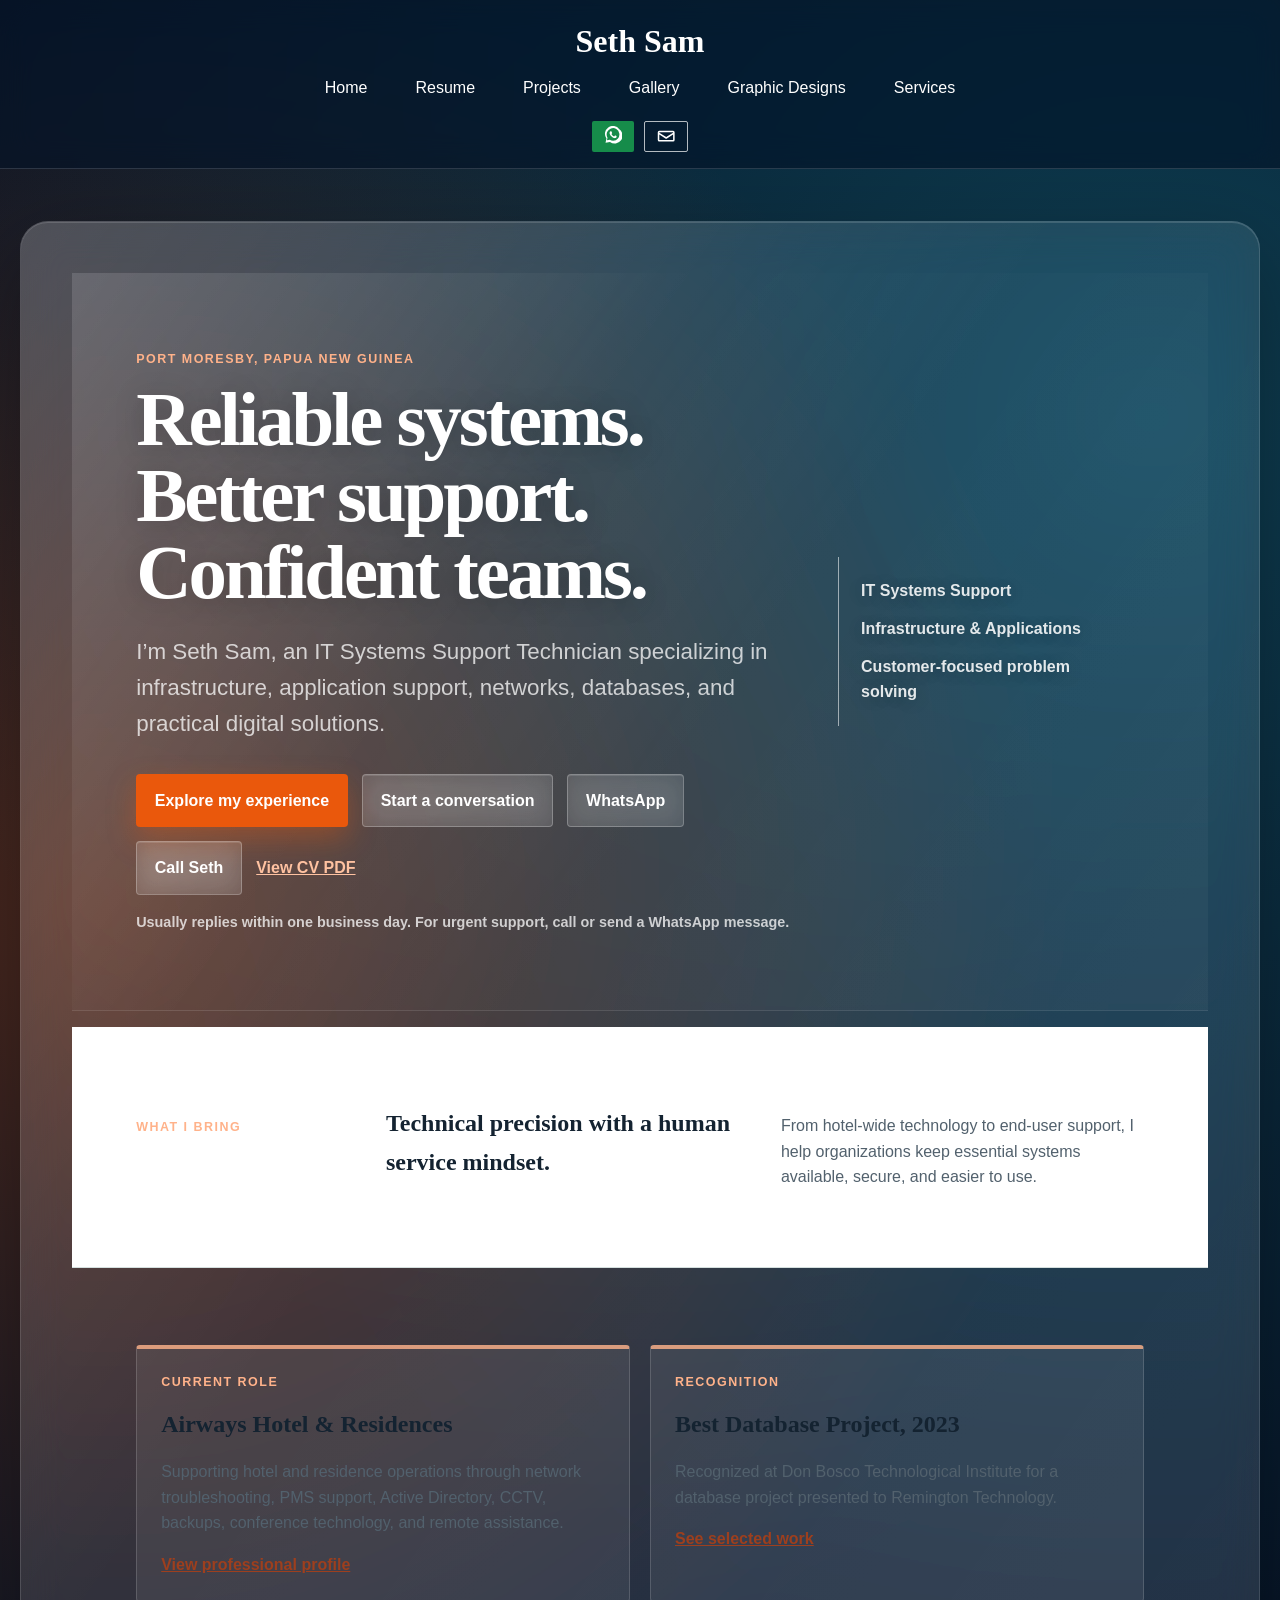
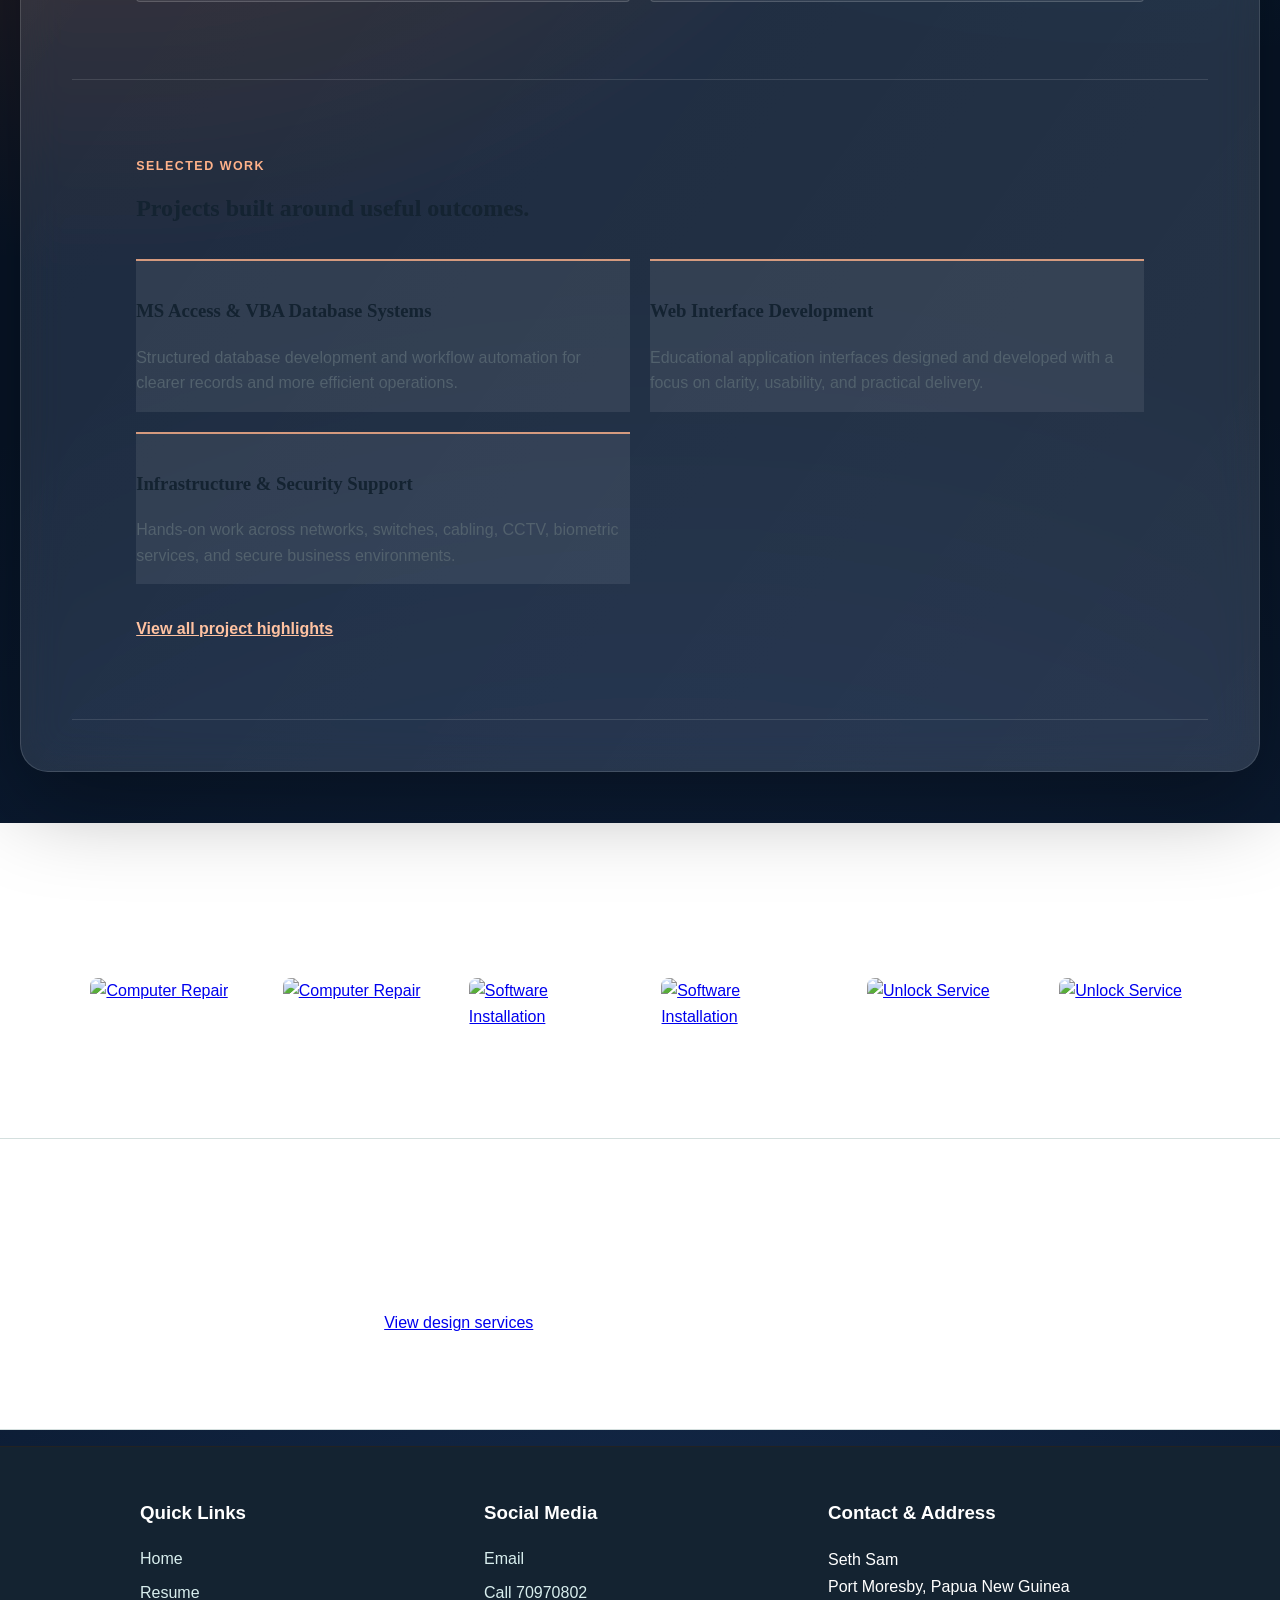
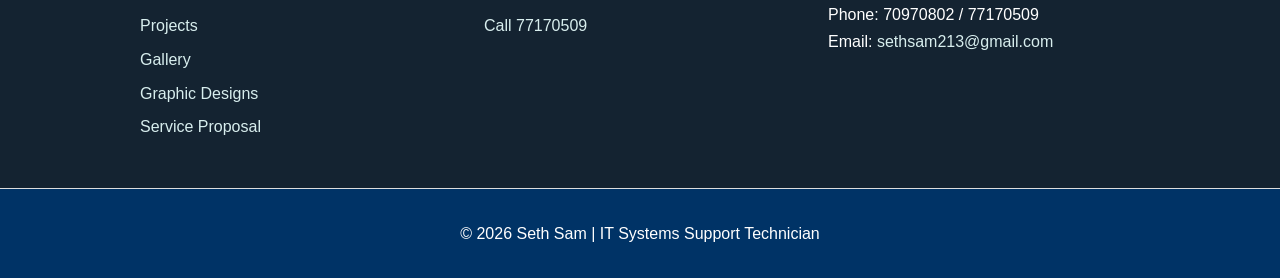
==== commit c35de035: "New Style Applied to all pages" ====
--- a/index.html
+++ b/index.html
@@ -12,7 +12,7 @@
   <meta property="og:image" content="background.jpg" />
   <meta property="og:url" content="https://sethsam675.github.io/sethsam-675/" />
   <link rel="icon" href="favicon.svg" type="image/svg+xml" />
-  <link rel="stylesheet" href="style.css" />
+  <link rel="stylesheet" href="style.css?v=20260905-glass" />
   <script src="script.js" defer></script>
 </head>
 <body class="landing-page-body">
--- a/style.css
+++ b/style.css
@@ -1103,4 +1103,783 @@
     border-top: 1px solid rgba(255, 255, 255, 0.35);
     border-left: 0;
   }
+}
+
+/* Shared liquid-glass presentation for every inner page. */
+.site-page {
+  min-height: 100vh;
+  background:
+    radial-gradient(circle at 8% 26%, rgba(234, 88, 12, 0.3), transparent 34%),
+    radial-gradient(circle at 90% 12%, rgba(30, 157, 180, 0.3), transparent 38%),
+    radial-gradient(circle at 52% 94%, rgba(53, 96, 166, 0.26), transparent 42%),
+    #071426;
+  color: rgba(255, 255, 255, 0.76);
+}
+
+.site-page header {
+  background: rgba(5, 20, 39, 0.64);
+  border-bottom: 1px solid rgba(255, 255, 255, 0.14);
+  -webkit-backdrop-filter: blur(16px) saturate(125%);
+  backdrop-filter: blur(16px) saturate(125%);
+}
+
+.site-page nav a:hover,
+.site-page nav a:focus-visible,
+.site-page nav a.active {
+  background: rgba(255, 255, 255, 0.14);
+}
+
+.site-page main {
+  position: relative;
+  isolation: isolate;
+  overflow: hidden;
+  width: min(100% - 2rem, 1240px);
+  max-width: 1240px;
+  margin: clamp(1rem, 4vw, 3.5rem) auto;
+  padding: clamp(1.25rem, 4vw, 3.5rem);
+  border: 1px solid rgba(255, 255, 255, 0.15);
+  border-radius: 28px;
+  background: rgba(255, 255, 255, 0.1);
+  box-shadow: 0 30px 90px rgba(0, 0, 0, 0.34), inset 0 1px 0 rgba(255, 255, 255, 0.14);
+  -webkit-backdrop-filter: blur(20px) saturate(125%);
+  backdrop-filter: blur(20px) saturate(125%);
+}
+
+.site-page main::before {
+  position: absolute;
+  inset: 0;
+  z-index: -1;
+  content: "";
+  background: linear-gradient(125deg, rgba(255, 255, 255, 0.14), transparent 38%, rgba(255, 255, 255, 0.04));
+  pointer-events: none;
+}
+
+.site-page main > section,
+.site-page main > .resume-layout,
+.site-page main .resume-layout section {
+  border: 0;
+  border-bottom: 1px solid rgba(255, 255, 255, 0.12);
+  border-radius: 0;
+  background: transparent;
+  box-shadow: none;
+}
+
+.site-page main > section:last-child,
+.site-page main .resume-layout section:last-child {
+  border-bottom: 0;
+}
+
+.site-page main h2,
+.site-page main h3 {
+  color: #fff;
+}
+
+.site-page main p,
+.site-page main li,
+.site-page main .lead,
+.site-page main .response-note,
+.site-page main .section-heading > p {
+  color: rgba(255, 255, 255, 0.75);
+}
+
+.site-page main .eyebrow,
+.site-page main .section-meta,
+.site-page main .tool-note,
+.site-page main .date,
+.site-page main .service-number,
+.site-page main .capability-number {
+  color: #ffb28a !important;
+}
+
+.site-page main a:not(.button),
+.site-page main .section-link,
+.site-page main .text-link {
+  color: #ffc2a1;
+}
+
+.site-page .feature-grid article,
+.site-page .project-card,
+.site-page .service-grid article,
+.site-page .capability-grid article,
+.site-page .process-grid article,
+.site-page .proposal-form,
+.site-page .detail-panel,
+.site-page .gallery-page .image-grid figure {
+  border-color: rgba(255, 255, 255, 0.16);
+  border-top-color: rgba(255, 178, 138, 0.8);
+  border-radius: 4px;
+  background: rgba(255, 255, 255, 0.08);
+  box-shadow: inset 0 1px 0 rgba(255, 255, 255, 0.08);
+}
+
+.site-page .gallery-page .image-grid figure {
+  border-top-width: 1px;
+}
+
+.site-page .gallery-page .image-grid figcaption {
+  color: #fff;
+}
+
+.site-page .tag-row span,
+.site-page .skill-list span {
+  border: 1px solid rgba(255, 255, 255, 0.14);
+  background: rgba(255, 255, 255, 0.1);
+  color: #fff;
+}
+
+.site-page .button-secondary {
+  border-color: rgba(255, 255, 255, 0.26);
+  background: rgba(255, 255, 255, 0.1);
+  color: #fff !important;
+  -webkit-backdrop-filter: blur(12px);
+  backdrop-filter: blur(12px);
+  box-shadow: inset 0 1px 0 rgba(255, 255, 255, 0.12);
+}
+
+.site-page .button-secondary:hover,
+.site-page .button-secondary:focus-visible {
+  border-color: rgba(255, 255, 255, 0.5);
+  background: rgba(255, 255, 255, 0.18);
+}
+
+.site-page .button-primary {
+  background: #ea580c;
+  box-shadow: 0 12px 28px rgba(234, 88, 12, 0.34);
+}
+
+.site-page .button-primary:hover,
+.site-page .button-primary:focus-visible {
+  background: #f97316;
+  box-shadow: 0 14px 34px rgba(234, 88, 12, 0.46);
+}
+
+.site-page .proposal-form input,
+.site-page .proposal-form select,
+.site-page .proposal-form textarea {
+  border-color: rgba(255, 255, 255, 0.28);
+  background: rgba(4, 20, 39, 0.56);
+  color: #fff;
+}
+
+.site-page .proposal-form label {
+  color: #fff;
+}
+
+.site-page .proposal-form option {
+  background: #102238;
+  color: #fff;
+}
+
+.site-page .cta-band {
+  background: rgba(5, 20, 39, 0.7) !important;
+}
+
+.site-page .cta-band h2,
+.site-page .cta-band p,
+.site-page .cta-band .eyebrow {
+  color: #fff !important;
+}
+
+.site-page .featured-services {
+  background: rgba(255, 255, 255, 0.12) !important;
+}
+
+@supports not ((backdrop-filter: blur(20px)) or (-webkit-backdrop-filter: blur(20px))) {
+  .site-page header {
+    background: #051427;
+  }
+
+  .site-page main {
+    background: #132943;
+  }
+}
+
+@media (max-width: 800px) {
+  .site-page main {
+    width: min(100% - 1rem, 1240px);
+    margin: 0.5rem auto;
+    padding: 1rem;
+    border-radius: 20px;
+  }
+}
+
+/* Shared dark liquid-glass theme for the inner portfolio pages */
+.site-page {
+  min-height: 100vh;
+  background:
+    radial-gradient(circle at 8% 22%, rgba(234, 88, 12, 0.22), transparent 34%),
+    radial-gradient(circle at 90% 12%, rgba(30, 157, 180, 0.22), transparent 36%),
+    radial-gradient(circle at 54% 92%, rgba(60, 91, 190, 0.2), transparent 42%),
+    #071426;
+  color: rgba(255, 255, 255, 0.78);
+}
+
+.site-page::before {
+  background: rgba(1, 10, 24, 0.16);
+}
+
+.site-page header {
+  background: rgba(5, 20, 39, 0.62);
+  border-bottom-color: rgba(255, 255, 255, 0.12);
+}
+
+.site-page main {
+  max-width: 1240px;
+  padding: clamp(1rem, 4vw, 3.5rem);
+  background: transparent;
+}
+
+.site-page main section {
+  border: 1px solid rgba(255, 255, 255, 0.14);
+  border-radius: 22px;
+  background: rgba(255, 255, 255, 0.09);
+  box-shadow: 0 24px 70px rgba(0, 0, 0, 0.2), inset 0 1px 0 rgba(255, 255, 255, 0.1);
+}
+
+@supports ((backdrop-filter: blur(18px)) or (-webkit-backdrop-filter: blur(18px))) {
+  .site-page main section {
+    -webkit-backdrop-filter: blur(18px) saturate(120%);
+    backdrop-filter: blur(18px) saturate(120%);
+  }
+}
+
+@supports not ((backdrop-filter: blur(18px)) or (-webkit-backdrop-filter: blur(18px))) {
+  .site-page main section {
+    background: #132943;
+  }
+}
+
+.site-page main h2,
+.site-page main h3 {
+  color: #fff;
+}
+
+.site-page main p,
+.site-page main li,
+.site-page main .lead,
+.site-page main .response-note {
+  color: rgba(255, 255, 255, 0.76);
+}
+
+.site-page main .eyebrow,
+.site-page main .section-meta,
+.site-page main .tool-note {
+  color: #ffb28a !important;
+}
+
+.site-page main a:not(.button),
+.site-page main .section-link {
+  color: #ffc2a1;
+}
+
+.site-page .page-intro,
+.site-page .design-status,
+.site-page .design-notes,
+.site-page .process-section,
+.site-page .contact-form-section,
+.site-page .gallery-section,
+.site-page .design-capabilities {
+  background: rgba(255, 255, 255, 0.09);
+}
+
+.site-page .feature-grid article,
+.site-page .project-card,
+.site-page .service-grid article,
+.site-page .capability-grid article,
+.site-page .process-grid article,
+.site-page .proposal-form,
+.site-page .detail-panel {
+  border-color: rgba(255, 255, 255, 0.16);
+  background: rgba(255, 255, 255, 0.1);
+  box-shadow: inset 0 1px 0 rgba(255, 255, 255, 0.08);
+}
+
+.site-page .featured-services {
+  background: rgba(255, 255, 255, 0.12) !important;
+}
+
+.site-page .proposal-form label,
+.site-page .proposal-form input,
+.site-page .proposal-form select,
+.site-page .proposal-form textarea {
+  color: #fff;
+}
+
+.site-page .proposal-form input,
+.site-page .proposal-form select,
+.site-page .proposal-form textarea {
+  border-color: rgba(255, 255, 255, 0.28);
+  background: rgba(4, 20, 39, 0.56);
+}
+
+.site-page .proposal-form option {
+  background: #102238;
+  color: #fff;
+}
+
+.site-page .gallery-page .image-grid figure {
+  border-color: rgba(255, 255, 255, 0.16);
+  background: rgba(255, 255, 255, 0.1);
+}
+
+.site-page .gallery-page .image-grid figcaption {
+  color: #fff;
+}
+
+.site-page .button-secondary {
+  border-color: rgba(255, 255, 255, 0.26);
+  background: rgba(255, 255, 255, 0.1);
+  color: #fff;
+}
+
+@media (max-width: 800px) {
+  .site-page main {
+    padding: 1rem;
+  }
+}
+
+/* Final visual system: readable surfaces, predictable rhythm, and clear contrast. */
+:root {
+  --ink: #142331;
+  --muted: #52616d;
+  --paper: #eef3f2;
+  --surface: #ffffff;
+  --surface-soft: #f5f8f7;
+  --accent: #d96532;
+  --accent-dark: #9d3f1e;
+  --teal: #176b70;
+  --line: #d4dfde;
+  --content-width: 1180px;
+}
+
+body {
+  font-family: "Trebuchet MS", "Gill Sans", sans-serif;
+  background: var(--paper);
+  color: var(--ink);
+}
+
+body::before {
+  display: none;
+}
+
+header {
+  background: var(--ink);
+  border-bottom: 3px solid var(--accent);
+  color: #fff;
+}
+
+.site-page header,
+.landing-page-body header {
+  background: var(--ink);
+  border-bottom-color: var(--accent);
+}
+
+header h1,
+main h1,
+main h2,
+main h3 {
+  font-family: Georgia, "Times New Roman", serif;
+  letter-spacing: 0;
+}
+
+nav a {
+  border-radius: 4px;
+}
+
+nav a:hover,
+nav a:focus-visible,
+nav a.active {
+  background: var(--teal);
+}
+
+main,
+.site-page main,
+.landing-page {
+  width: min(100%, var(--content-width));
+  max-width: var(--content-width);
+  margin: 0 auto;
+}
+
+main {
+  padding: 0;
+}
+
+main section,
+#home,
+#resume,
+#projects,
+#gallery,
+#designs,
+.site-page main section {
+  margin: 0;
+  padding: clamp(2.75rem, 6vw, 5rem) clamp(1.25rem, 5vw, 4rem);
+  border: 0;
+  border-bottom: 1px solid var(--line);
+  border-radius: 0;
+  background: var(--surface);
+  box-shadow: none;
+  -webkit-backdrop-filter: none;
+  backdrop-filter: none;
+}
+
+main section + section {
+  margin-top: 1rem;
+}
+
+.site-page main,
+.landing-page {
+  padding: 1rem 0 3rem;
+}
+
+.site-page,
+.landing-page-body {
+  background:
+    linear-gradient(135deg, rgba(23, 107, 112, 0.08), transparent 34%),
+    linear-gradient(315deg, rgba(217, 101, 50, 0.08), transparent 40%),
+    var(--paper);
+  color: var(--ink);
+}
+
+.site-page main h2,
+.site-page main h3,
+.site-page main p,
+.site-page main li,
+.site-page main .lead,
+.site-page main .response-note,
+.landing-page main h2,
+.landing-page main h3,
+.landing-page main p,
+.landing-page main li {
+  color: var(--ink);
+}
+
+.site-page main p,
+.site-page main li,
+.landing-page main p,
+.landing-page main li {
+  color: var(--muted);
+}
+
+.eyebrow,
+.site-page main .eyebrow,
+.site-page main .section-meta,
+.site-page main .tool-note {
+  color: var(--accent-dark) !important;
+}
+
+.lead {
+  color: var(--muted);
+}
+
+main a:not(.button),
+.section-link,
+.text-link {
+  color: var(--accent-dark);
+}
+
+.button {
+  border-radius: 4px;
+  padding: 0.8rem 1.1rem;
+}
+
+.button-primary {
+  background: var(--accent);
+  color: #fff !important;
+}
+
+.button-primary:hover,
+.button-primary:focus-visible {
+  background: var(--accent-dark);
+}
+
+.button-secondary {
+  border-color: var(--teal);
+  background: transparent;
+  color: var(--teal) !important;
+}
+
+.button-secondary:hover,
+.button-secondary:focus-visible {
+  background: rgba(23, 107, 112, 0.09);
+}
+
+.hero {
+  background: linear-gradient(120deg, #f8fbfa, #dcebea);
+}
+
+.landing-page .intro-band,
+.landing-page .feature-grid,
+.landing-page #projects,
+.landing-page #gallery,
+.landing-page #designs {
+  background: var(--surface);
+  border-color: var(--line);
+}
+
+.hero h2,
+.page-intro h2 {
+  font-size: clamp(2.35rem, 6vw, 5rem);
+  line-height: 1;
+}
+
+.feature-grid article,
+.project-card,
+.service-grid article,
+.capability-grid article,
+.process-grid article,
+.proposal-form,
+.detail-panel {
+  border: 1px solid var(--line);
+  border-top: 4px solid var(--accent);
+  border-radius: 4px;
+  background: var(--surface-soft);
+  box-shadow: none;
+}
+
+.gallery-page .image-grid,
+.capability-grid,
+.project-list,
+.feature-grid,
+.project-grid,
+.service-grid,
+.process-grid {
+  gap: 1.25rem;
+}
+
+.gallery-page .image-grid figure {
+  border: 1px solid var(--line);
+  border-radius: 4px;
+  background: var(--surface-soft);
+}
+
+.gallery-page .image-grid figcaption {
+  color: var(--ink);
+}
+
+.design-status {
+  background: #dcebea;
+}
+
+.cta-band {
+  background: var(--ink) !important;
+}
+
+.cta-band h2,
+.cta-band p,
+.cta-band .eyebrow {
+  color: #fff !important;
+}
+
+#quick-links-address {
+  margin-top: 1rem;
+  background: var(--ink);
+  color: #fff;
+}
+
+.footer-links a,
+.footer-social a,
+.footer-column address a {
+  color: #d8eeee;
+}
+
+.footer-links a:hover,
+.footer-social a:hover,
+.footer-column address a:hover {
+  color: #ffb28a;
+}
+
+@media (max-width: 800px) {
+  .site-page main,
+  .landing-page {
+    padding: 0 0 1.5rem;
+  }
+
+  main section,
+  #home,
+  #resume,
+  #projects,
+  #gallery,
+  #designs,
+  .site-page main section {
+    padding: 2.5rem 1.25rem;
+  }
+
+  main section + section {
+    margin-top: 0.75rem;
+  }
+
+  .site-page main section {
+    border-radius: 0;
+  }
+
+  nav ul {
+    background: var(--ink);
+  }
+}
+
+/* Landing page liquid-glass presentation. */
+.landing-page-body {
+  min-height: 100vh;
+  background:
+    radial-gradient(circle at 8% 26%, rgba(234, 88, 12, 0.3), transparent 34%),
+    radial-gradient(circle at 90% 12%, rgba(30, 157, 180, 0.3), transparent 38%),
+    radial-gradient(circle at 52% 94%, rgba(53, 96, 166, 0.26), transparent 42%),
+    #071426;
+  color: rgba(255, 255, 255, 0.76);
+}
+
+.landing-page-body header {
+  background: rgba(5, 20, 39, 0.64);
+  border-bottom: 1px solid rgba(255, 255, 255, 0.14);
+  -webkit-backdrop-filter: blur(16px) saturate(125%);
+  backdrop-filter: blur(16px) saturate(125%);
+}
+
+.landing-page-body nav a:hover,
+.landing-page-body nav a:focus-visible,
+.landing-page-body nav a.active {
+  background: rgba(255, 255, 255, 0.14);
+}
+
+.landing-page {
+  position: relative;
+  isolation: isolate;
+  overflow: hidden;
+  width: min(100% - 2rem, 1240px);
+  max-width: 1240px;
+  margin: clamp(1rem, 4vw, 3.5rem) auto;
+  padding: clamp(1.25rem, 4vw, 3.5rem);
+  border: 1px solid rgba(255, 255, 255, 0.15);
+  border-radius: 28px;
+  background: rgba(255, 255, 255, 0.1);
+  box-shadow: 0 30px 90px rgba(0, 0, 0, 0.34), inset 0 1px 0 rgba(255, 255, 255, 0.14);
+  -webkit-backdrop-filter: blur(20px) saturate(125%);
+  backdrop-filter: blur(20px) saturate(125%);
+}
+
+.landing-page::before {
+  position: absolute;
+  inset: 0;
+  z-index: -1;
+  content: "";
+  background: linear-gradient(125deg, rgba(255, 255, 255, 0.14), transparent 38%, rgba(255, 255, 255, 0.04));
+  pointer-events: none;
+}
+
+.landing-page > section,
+.landing-page #home,
+.landing-page #resume,
+.landing-page #projects,
+.landing-page #gallery,
+.landing-page #designs {
+  border: 0;
+  border-bottom: 1px solid rgba(255, 255, 255, 0.12);
+  border-radius: 0;
+  background: transparent;
+  box-shadow: none;
+}
+
+.landing-page > section:last-child {
+  border-bottom: 0;
+}
+
+.landing-page .hero {
+  min-height: min(680px, calc(100vh - 190px));
+  grid-template-columns: minmax(0, 1.5fr) minmax(220px, 0.7fr);
+  align-items: center;
+  gap: 3rem;
+  background: transparent;
+}
+
+.landing-page .hero h2,
+.landing-page main h2,
+.landing-page main h3 {
+  color: #fff;
+}
+
+.landing-page main p,
+.landing-page main li,
+.landing-page .lead,
+.landing-page .response-note {
+  color: rgba(255, 255, 255, 0.75);
+}
+
+.landing-page .hero .eyebrow,
+.landing-page .eyebrow {
+  color: #ffb28a !important;
+}
+
+.landing-page .hero-meta {
+  align-self: center;
+  padding: 1.35rem;
+  border-left: 1px solid rgba(255, 255, 255, 0.55);
+  color: rgba(255, 255, 255, 0.88);
+}
+
+.landing-page .button-secondary {
+  border-color: rgba(255, 255, 255, 0.26);
+  background: rgba(255, 255, 255, 0.1);
+  color: #fff !important;
+  -webkit-backdrop-filter: blur(12px);
+  backdrop-filter: blur(12px);
+  box-shadow: inset 0 1px 0 rgba(255, 255, 255, 0.12);
+}
+
+.landing-page .button-secondary:hover,
+.landing-page .button-secondary:focus-visible {
+  border-color: rgba(255, 255, 255, 0.5);
+  background: rgba(255, 255, 255, 0.18);
+}
+
+.landing-page .button-primary {
+  background: #ea580c;
+  box-shadow: 0 12px 28px rgba(234, 88, 12, 0.34);
+}
+
+.landing-page .button-primary:hover,
+.landing-page .button-primary:focus-visible {
+  background: #f97316;
+  box-shadow: 0 14px 34px rgba(234, 88, 12, 0.46);
+}
+
+.landing-page main a:not(.button),
+.landing-page .text-link {
+  color: #ffc2a1;
+}
+
+.landing-page .feature-grid article,
+.landing-page .project-grid article {
+  border-color: rgba(255, 255, 255, 0.16);
+  border-top-color: rgba(255, 178, 138, 0.8);
+  background: rgba(255, 255, 255, 0.08);
+}
+
+@supports not ((backdrop-filter: blur(20px)) or (-webkit-backdrop-filter: blur(20px))) {
+  .landing-page-body header {
+    background: #051427;
+  }
+
+  .landing-page {
+    background: #132943;
+  }
+}
+
+@media (max-width: 800px) {
+  .landing-page {
+    width: min(100% - 1rem, 1240px);
+    margin: 0.5rem auto;
+    padding: 1rem;
+    border-radius: 20px;
+  }
+
+  .landing-page .hero {
+    min-height: auto;
+    grid-template-columns: 1fr;
+    gap: 2rem;
+  }
+
+  .landing-page .hero-meta {
+    border-top: 1px solid rgba(255, 255, 255, 0.35);
+    border-left: 0;
+  }
 }
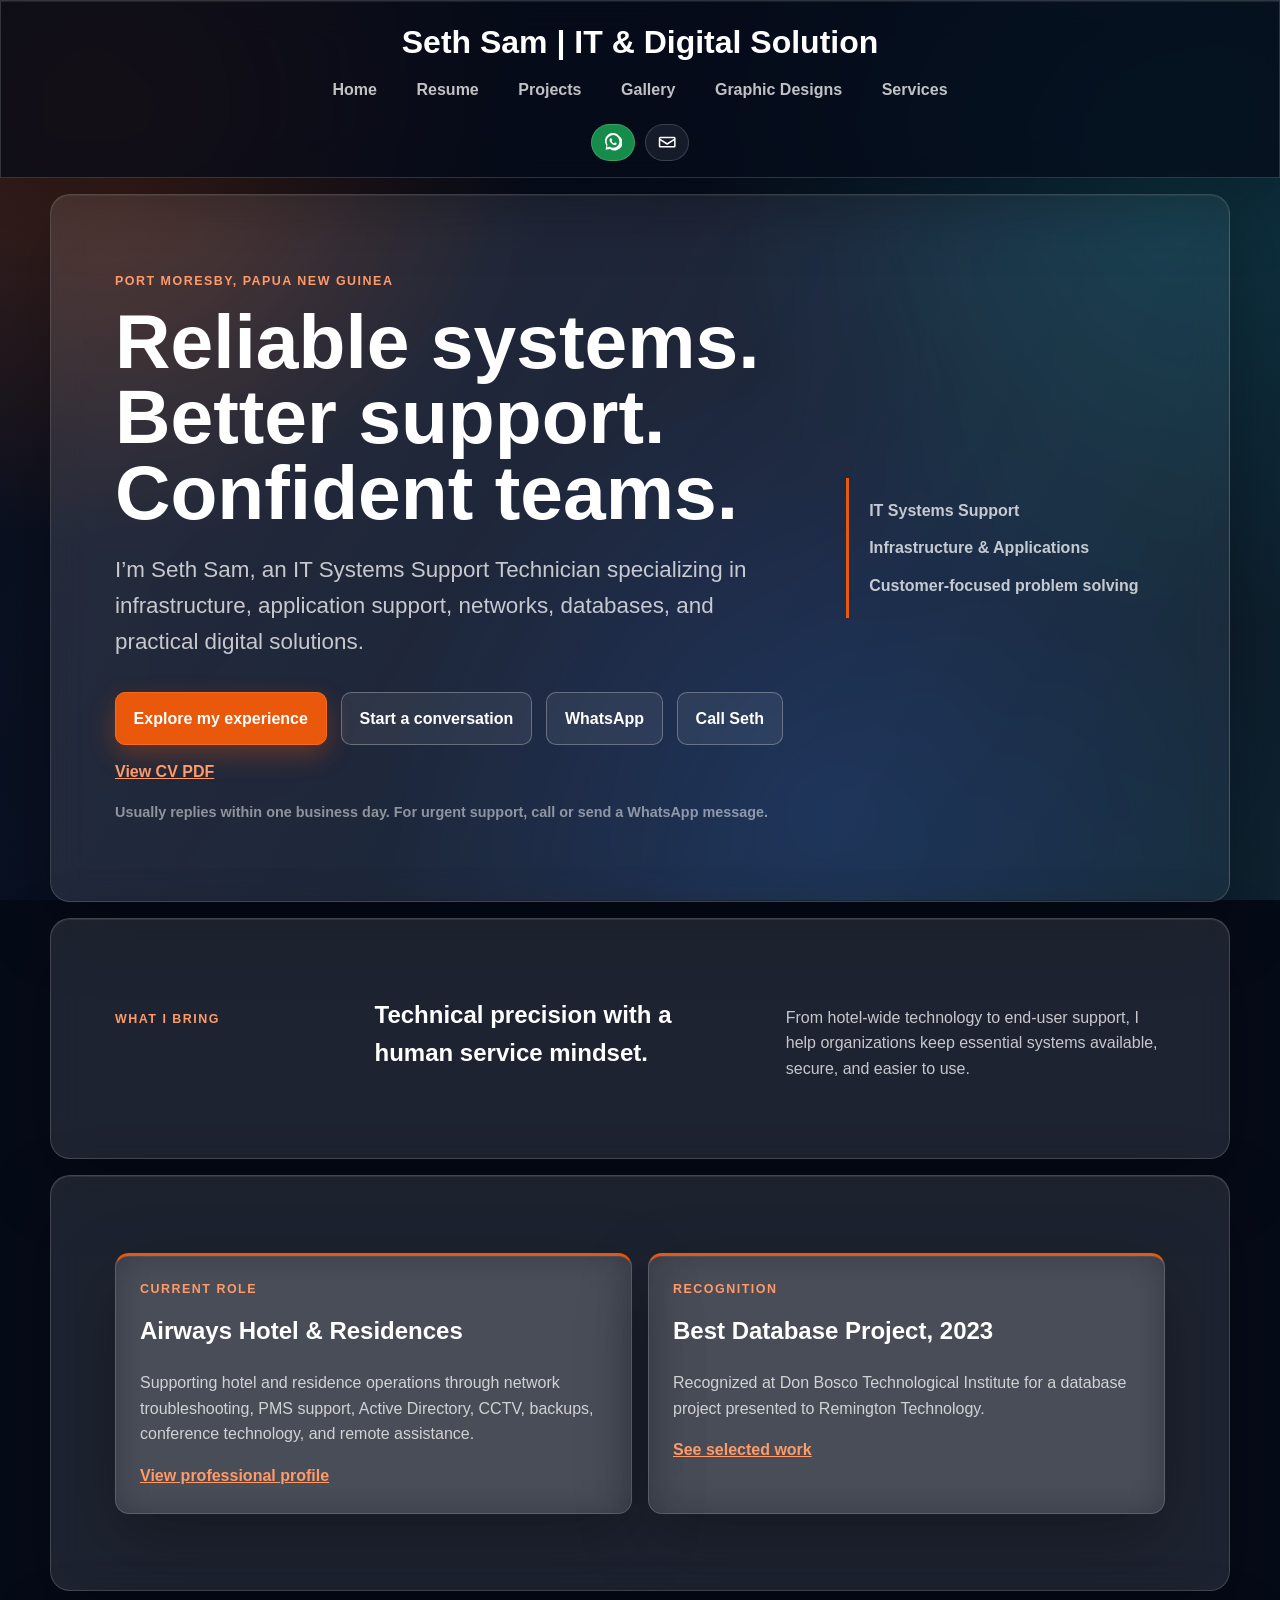
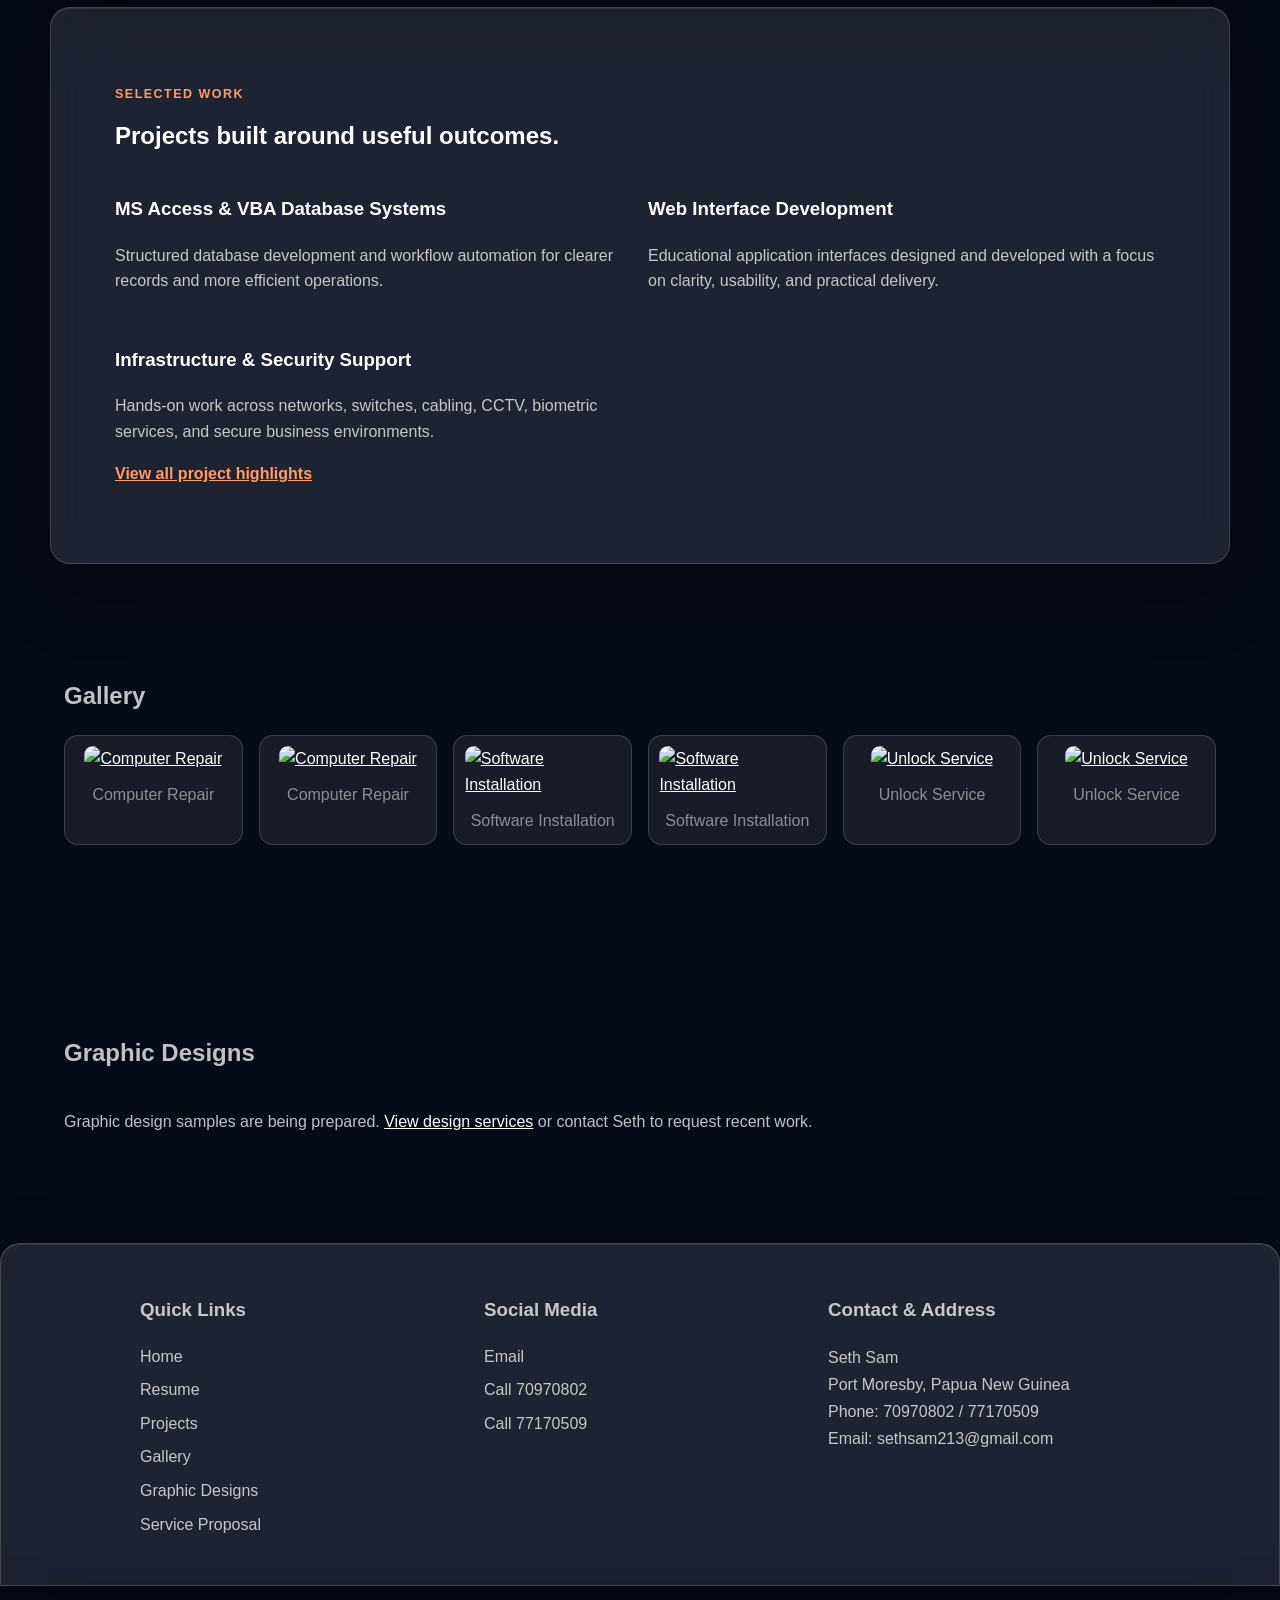
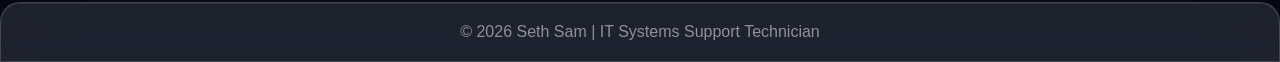
==== commit 095f90c3: "Page Header Updated" ====
--- a/index.html
+++ b/index.html
@@ -17,7 +17,7 @@
 </head>
 <body class="landing-page-body">
   <header>
-    <h1>Seth Sam</h1>
+    <h1>Seth Sam | IT &amp; Digital Solution</h1>
     <button class="hamburger" aria-label="Toggle navigation">&#9776;</button>
     <nav>
       <ul>
--- a/style.css
+++ b/style.css
@@ -1,1885 +1,132 @@
-/* style.css */
-body {
-  font-family: 'Segoe UI', sans-serif;
-  margin: 0;
-  padding: 0;
-  line-height: 1.6;
-  background: url('background.jpg') no-repeat center center fixed;
-  background-size: cover;
-  color: #ffffff;
+/* Unified liquid-glass portfolio system. */
+:root {
+  --canvas: #060b18;
+  --canvas-soft: #091124;
+  --glass: rgba(255, 255, 255, 0.1);
+  --glass-soft: rgba(255, 255, 255, 0.07);
+  --glass-strong: rgba(255, 255, 255, 0.14);
+  --line: rgba(255, 255, 255, 0.16);
+  --line-bright: rgba(255, 255, 255, 0.28);
+  --text: #ffffff;
+  --body-text: rgba(255, 255, 255, 0.75);
+  --muted: rgba(255, 255, 255, 0.5);
+  --accent: #ea580c;
+  --accent-bright: #fb6a1b;
+  --accent-dark: #c2410c;
+  --success: #168c4a;
+  --shadow: 0 24px 70px rgba(0, 0, 0, 0.3);
+  --blur: blur(18px) saturate(118%);
 }
 
-header {
-  background-color: #003366;
-  color: white;
-  padding: 1rem 0;
-  position: relative;
-  position: sticky;
-  top: 0;
-  z-index: 1000;
-  transition: opacity 0.5s, transform 0.5s;
+*, *::before, *::after { box-sizing: border-box; }
+html { max-width: 100%; overflow-x: hidden; background: var(--canvas); scroll-behavior: smooth; }
+body { position: relative; isolation: isolate; max-width: 100%; min-height: 100vh; margin: 0; overflow-x: hidden; background: var(--canvas); color: var(--body-text); font-family: "Segoe UI", sans-serif; line-height: 1.6; }
+body::before, body::after { position: fixed; inset: 0; z-index: -2; content: ""; pointer-events: none; }
+body::before { background: radial-gradient(circle at 8% 12%, rgba(234, 88, 12, 0.26), transparent 31%), radial-gradient(circle at 92% 18%, rgba(14, 165, 170, 0.2), transparent 34%), radial-gradient(circle at 65% 90%, rgba(36, 99, 235, 0.16), transparent 38%), linear-gradient(135deg, var(--canvas), var(--canvas-soft) 52%, #071b29); }
+body::after { z-index: -1; background: linear-gradient(115deg, rgba(255, 255, 255, 0.025), transparent 35%, rgba(255, 255, 255, 0.03)); }
+a { color: var(--text); }
+
+header, main section, #quick-links-address, footer, .feature-grid article, .project-card, .service-grid article, .capability-grid article, .process-grid article, .detail-grid > div, .resume-sidebar, .resume-main, .timeline-item, .design-status, .design-notes, .cta-band, .contact-form-section, .gallery-section { background: var(--glass); border: 1px solid var(--line); -webkit-backdrop-filter: var(--blur); backdrop-filter: var(--blur); box-shadow: var(--shadow), inset 0 1px 0 rgba(255, 255, 255, 0.08); }
+
+header { position: sticky; top: 0; z-index: 1000; display: flex; flex-direction: column; align-items: center; padding: 1rem 0; background: rgba(6, 11, 24, 0.78); transition: opacity 0.5s, transform 0.5s; }
+header h1 { margin: 0; color: var(--text); font-size: 2rem; }
+nav { max-width: 1000px; margin: 0 auto; padding: 0 1rem; }
+nav ul { display: flex; flex-wrap: wrap; justify-content: center; gap: 0.35rem; list-style: none; margin: 0; padding: 0; transition: max-height 0.3s ease; }
+nav li { margin: 0; }
+nav a, .top-contact a, .button, .section-link, .text-link { transition: color 0.2s, background 0.2s, border-color 0.2s, transform 0.2s, box-shadow 0.2s; }
+nav a { display: block; padding: 0.5rem 1rem; border: 1px solid transparent; border-radius: 999px; color: var(--body-text); font-weight: 600; text-decoration: none; }
+nav a:hover, nav a:focus-visible, nav a.active { border-color: var(--line-bright); background: var(--glass-strong); color: var(--text); }
+.top-contact { display: flex; flex-wrap: wrap; justify-content: center; gap: 0.6rem; margin-top: 0.75rem; padding: 0 1rem; }
+.top-contact a { display: inline-flex; align-items: center; justify-content: center; min-width: 2.35rem; min-height: 2.35rem; padding: 0.35rem 0.75rem; border: 1px solid var(--line); border-radius: 999px; color: var(--text) !important; font-size: 0.82rem; font-weight: 800; text-decoration: none; }
+.top-contact-whatsapp { background: var(--success) !important; }
+.top-contact-email { background: var(--glass-soft) !important; }
+.top-contact a:hover, .top-contact a:focus-visible { transform: translateY(-2px); filter: brightness(1.15); }
+.contact-icon { display: block; width: 1.15rem; height: 1.15rem; fill: currentColor; }
+.hamburger { display: none; position: absolute; top: 1.5rem; right: 1.5rem; z-index: 10001; border: 1px solid var(--line); border-radius: 10px; background: var(--glass); color: var(--text); cursor: pointer; font-size: 2rem; line-height: 1; }
+
+main { width: 100%; max-width: 1180px; margin: 0 auto; }
+main section, #home, #resume, #projects, #gallery, #designs { margin: 1rem 0; padding: clamp(2.5rem, 6vw, 5.5rem) clamp(1.25rem, 5vw, 4rem); border-radius: 20px; }
+main h2, main h3, h1 { color: var(--text); }
+main h2 { margin-top: 0; }
+main p, main li { color: var(--body-text); }
+.hero { min-height: 58vh; display: grid; grid-template-columns: minmax(0, 1.5fr) minmax(220px, 0.7fr); align-items: end; gap: 3rem; background: linear-gradient(120deg, rgba(255, 255, 255, 0.12), rgba(255, 255, 255, 0.055)); }
+.hero h2, .page-intro h2 { max-width: 780px; margin: 0.4rem 0 1rem; color: var(--text); font-size: clamp(2.4rem, 6vw, 5.5rem); line-height: 0.98; }
+.hero-copy, .page-intro { max-width: 850px; }
+.lead { max-width: 720px; color: var(--body-text); font-size: clamp(1.1rem, 2vw, 1.4rem); }
+.response-note { margin: 1rem 0 0; color: var(--muted); font-size: 0.9rem; font-weight: 600; }
+.hero-meta { display: grid; gap: 0.75rem; align-self: center; padding: 1.25rem; border-left: 3px solid var(--accent); color: var(--body-text); font-weight: 600; }
+.eyebrow, .capability-number, .service-number { margin: 0 0 0.75rem; color: #ff9a69; font-size: 0.78rem; font-weight: 800; letter-spacing: 0.12em; text-transform: uppercase; }
+.action-row { display: flex; flex-wrap: wrap; align-items: center; gap: 0.9rem; margin-top: 2rem; }
+.button { display: inline-block; padding: 0.8rem 1.1rem; border: 1px solid var(--line-bright); border-radius: 10px; text-decoration: none; font-weight: 800; }
+.button-primary { border-color: var(--accent-bright); background: var(--accent); box-shadow: 0 10px 26px rgba(234, 88, 12, 0.32); color: var(--text); }
+.button-primary:hover, .button-primary:focus-visible { background: var(--accent-bright); box-shadow: 0 14px 32px rgba(234, 88, 12, 0.42); transform: translateY(-2px); }
+.button-secondary { background: var(--glass-soft); color: var(--text); }
+.button-secondary:hover, .button-secondary:focus-visible { border-color: rgba(255, 255, 255, 0.42); background: var(--glass-strong); transform: translateY(-2px); }
+.text-link, main a:not(.button) { color: #ff9a69; font-weight: 700; }
+.text-link:hover, main a:not(.button):hover { color: var(--text); }
+.intro-band { display: grid; grid-template-columns: minmax(160px, 0.6fr) 1fr 1fr; gap: 2rem; align-items: baseline; }
+.intro-band h2, .intro-band p:last-child { margin: 0; }
+
+.feature-grid, .project-grid, .service-grid, .project-list, .capability-grid, .process-grid, .detail-grid, .resume-layout { display: grid; gap: 1rem; }
+.feature-grid, .project-grid, .service-grid, .project-list { grid-template-columns: repeat(2, minmax(0, 1fr)); }
+.capability-grid, .process-grid { grid-template-columns: repeat(3, minmax(0, 1fr)); }
+.detail-grid { grid-template-columns: repeat(2, minmax(0, 1fr)); }
+.resume-layout { grid-template-columns: minmax(220px, 0.7fr) minmax(0, 1.3fr); }
+.feature-grid article, .project-card, .service-grid article, .capability-grid article, .process-grid article, .detail-grid > div, .resume-sidebar, .resume-main, .timeline-item { padding: 1.5rem; border-radius: 14px; }
+.feature-grid article, .project-card, .service-grid article { border-top: 3px solid var(--accent); }
+.tag-row { display: flex; flex-wrap: wrap; gap: 0.45rem; }
+.tag-row span, .skill-list span { display: inline-block; padding: 0.35rem 0.65rem; border: 1px solid var(--line); border-radius: 999px; background: var(--glass-soft); color: var(--body-text); font-size: 0.85rem; }
+.section-heading { display: flex; justify-content: space-between; gap: 2rem; align-items: end; margin-bottom: 2rem; }
+.section-meta, .tool-note, .date { color: var(--muted); }
+
+.image-grid { display: grid; grid-template-columns: repeat(auto-fit, minmax(150px, 1fr)); gap: 1rem; margin-top: 0.5rem; }
+.image-grid figure { display: flex; flex-direction: column; align-items: center; margin: 0; padding: 0.65rem; border: 1px solid var(--line); border-radius: 14px; background: var(--glass-soft); }
+.image-grid img { width: 100%; max-width: 220px; aspect-ratio: 4 / 3; object-fit: cover; border-radius: 9px; cursor: pointer; transition: transform 0.3s ease, filter 0.3s ease; }
+.image-grid img:hover { transform: scale(1.03); filter: brightness(1.12); }
+.image-grid figcaption { margin-top: 0.65rem; color: var(--muted); text-align: center; }
+
+.services-page { max-width: none; padding: 0 clamp(1rem, 4vw, 3rem) 3rem; background: transparent; }
+.services-page > .page-intro, .services-page > .service-grid, .services-page > .process-section, .services-page > .contact-form-section { max-width: 1180px; margin-right: auto; margin-left: auto; }
+.featured-services { max-width: 1040px; margin: 0 auto; }
+.glass-card { position: relative; overflow: hidden; }
+.glass-card::before { position: absolute; inset: 0; z-index: -1; content: ""; background: linear-gradient(120deg, rgba(255, 255, 255, 0.12), transparent 42%, rgba(255, 255, 255, 0.04)); pointer-events: none; }
+.contact-form-section form { display: grid; gap: 1rem; }
+input, textarea, select { width: 100%; padding: 0.8rem 0.9rem; border: 1px solid var(--line); border-radius: 9px; background: rgba(0, 0, 0, 0.16); color: var(--text); font: inherit; }
+input:focus, textarea:focus, select:focus { outline: 2px solid var(--accent-bright); outline-offset: 2px; }
+label { color: var(--body-text); font-weight: 700; }
+
+.lightbox-modal { position: fixed; inset: 0; z-index: 9999; display: flex; align-items: center; justify-content: center; box-sizing: border-box; padding: 1rem; background: rgba(2, 5, 14, 0.86); -webkit-backdrop-filter: blur(18px); backdrop-filter: blur(18px); }
+.lightbox-modal img { max-width: 90%; max-height: 90%; object-fit: contain; border: 1px solid var(--line-bright); border-radius: 12px; box-shadow: var(--shadow); }
+.lightbox-modal .close { position: absolute; top: 10px; right: 20px; border: 0; background: transparent; color: var(--text); cursor: pointer; font-size: 2rem; line-height: 1; }
+
+#quick-links-address { margin-top: 1rem; padding: 32px 1rem 16px; border-radius: 20px 20px 0 0; }
+.footer-container { max-width: 1000px; margin: auto; display: flex; flex-wrap: wrap; gap: 32px; justify-content: space-between; }
+.footer-column { flex: 1 1 220px; min-width: 220px; margin-bottom: 24px; }
+.footer-links, .footer-social { list-style: none; margin: 0; padding: 0; }
+.footer-links li, .footer-social li { margin-bottom: 8px; }
+.footer-links a, .footer-social a, .footer-column address a { color: var(--body-text); text-decoration: none; }
+.footer-links a:hover, .footer-social a:hover, .footer-column address a:hover { color: #ff9a69; }
+.footer-column address { font-style: normal; line-height: 1.7; font-size: 1rem; }
+footer { margin-top: 1rem; padding: 1rem; border-radius: 20px 20px 0 0; text-align: center; }
+footer p { margin: 0; color: var(--muted); }
+header.hide-nav { opacity: 0; pointer-events: none; transform: translateY(-40px); }
+header.show-nav { opacity: 1; pointer-events: auto; transform: translateY(0); }
+
+@media (max-width: 768px) {
+  header { flex-direction: row; flex-wrap: wrap; justify-content: space-between; }
+  header h1 { font-size: 1.5rem; }
+  .hamburger { display: block; }
+  nav { width: 100%; }
+  nav ul { position: absolute; top: 100%; left: 0; width: 100%; max-height: 0; overflow: hidden; flex-direction: column; align-items: center; background: rgba(6, 11, 24, 0.94); box-shadow: 0 12px 30px rgba(0, 0, 0, 0.3); }
+  nav ul.open { max-height: 400px; padding: 0.75rem 1rem 1rem; }
+  nav li, nav a { width: 100%; text-align: center; }
+  .top-contact { width: 100%; order: 3; margin-top: 0.5rem; }
+  .hero, .intro-band, .feature-grid, .project-grid, .service-grid, .project-list, .capability-grid, .process-grid, .detail-grid, .resume-layout { grid-template-columns: 1fr; }
+  .section-heading { display: block; }
+  main section, #home, #resume, #projects, #gallery, #designs { padding: 2rem 1rem; }
 }
 
-h1 {
-  margin: 0 auto;
+@media (max-width: 700px) {
+  .footer-container { flex-direction: column; gap: 0; }
+  .footer-column { margin-bottom: 32px; }
 }
-
-nav {
-  max-width: 900px;
-  margin: 0 auto;
-  padding: 0 1rem;
-}
-
-nav ul {
-  display: flex;
-  flex-wrap: wrap;
-  justify-content: center;
-  list-style: none;
-  margin: 0;
-  padding: 0;
-  transition: max-height 0.3s ease;
-}
-
-nav li {
-  margin: 0 0.5rem;
-}
-
-nav a {
-  color: white;
-  text-decoration: none;
-  font-weight: 500;
-  padding: 0.5rem 1rem;
-  border-radius: 24px;
-  transition: background 0.2s;
-  display: block;
-}
-
-nav a:hover,
-nav a.active {
-  background: #0055a5;
-}
-
-.top-contact {
-  display: flex;
-  flex-wrap: wrap;
-  justify-content: center;
-  gap: 0.6rem;
-  margin-top: 0.75rem;
-  padding: 0 1rem;
-}
-
-.top-contact a {
-  display: inline-block;
-  padding: 0.35rem 0.75rem;
-  border-radius: 2px;
-  color: #fff;
-  font-size: 0.82rem;
-  font-weight: 800;
-  text-decoration: none;
-}
-
-.top-contact-whatsapp {
-  background: #168c4a;
-}
-
-.top-contact-email {
-  border: 1px solid rgba(255, 255, 255, 0.6);
-}
-
-.top-contact a:hover,
-.top-contact a:focus-visible {
-  filter: brightness(1.15);
-}
-
-header .top-contact a.top-contact-whatsapp,
-header .top-contact a.top-contact-email {
-  box-sizing: border-box;
-  text-decoration: none !important;
-  color: #fff !important;
-  line-height: 1.2;
-}
-
-header .top-contact a.top-contact-whatsapp {
-  background: #168c4a !important;
-}
-
-header .top-contact a.top-contact-email {
-  background: transparent !important;
-  border: 1px solid rgba(255, 255, 255, 0.7);
-}
-
-.contact-icon {
-  display: block;
-  width: 1.15rem;
-  height: 1.15rem;
-  fill: currentColor;
-}
-
-.hamburger {
-  display: none;
-  position: absolute;
-  right: 1.5rem;
-  top: 1.5rem;
-  background: none;
-  border: none;
-  font-size: 2rem;
-  color: white;
-  cursor: pointer;
-  z-index: 10001;
-}
-
-@media screen and (max-width: 768px) {
-  .hamburger {
-    display: block;
-  }
-  nav ul {
-    flex-direction: column;
-    align-items: flex-start;
-    background: #003366;
-    position: absolute;
-    top: 60px;
-    left: 0;
-    width: 100%;
-    max-height: 0;
-    overflow: hidden;
-    box-shadow: 0 2px 8px rgba(0,0,0,0.1);
-  }
-  nav ul.open {
-    max-height: 400px;
-    padding-bottom: 1rem;
-  }
-  nav li {
-    margin: 0.5rem 0;
-    width: 100%;
-  }
-  nav a {
-    width: 100%;
-    padding: 1rem;
-  }
-}
-
-section {
-  padding: 2rem;
-  border-bottom: 1px solid #ddd;
-}
-
-footer {
-  text-align: center;
-  padding: 1rem;
-  background-color: #003366;
-  color: white;
-}
-
-@media screen and (max-width: 768px) {
-  nav ul {
-    flex-direction: column;
-    align-items: center;
-  }
-
-  section {
-    padding: 1rem;
-  }
-}
-
-.image-grid {
-  display: grid;
-  grid-template-columns: repeat(auto-fit, minmax(150px, 1fr));
-  gap: 0.1rem;
-  margin-top: 0.5rem;
-}
-
-.image-grid img {
-  width: 100%;
-  max-width: 150px;
-  height: auto;
-  margin: 0 auto;
-  display: block;
-  border-radius: 8px;
-  cursor: pointer;
-  transition: transform 0.3s ease;
-}
-
-.image-grid img:hover {
-  transform: scale(1.05);
-}
-
-.image-grid figure {
-  display: flex;
-  flex-direction: column;
-  align-items: center;
-  margin: 0; /* Ensure no extra space around figures */
-}
-
-.image-grid figcaption {
-  margin-top: 0.5rem;
-  font-size: 0.95rem;
-  color: #ffffff;
-  text-align: center;
-}
-
-/* Example for index.html header */
-header {
-  display: flex;
-  flex-direction: column;
-  align-items: center;
-}
-
-header h1 {
-  margin: 0;
-  font-size: 2rem;
-}
-
-button.hamburger {
-  display: none;
-}
-
-@media screen and (max-width: 768px) {
-  header {
-    flex-direction: row;
-    flex-wrap: wrap;
-    justify-content: space-between;
-  }
-
-  header h1 {
-    font-size: 1.5rem;
-  }
-
-  button.hamburger {
-    display: block;
-  }
-
-  .top-contact {
-    width: 100%;
-    order: 3;
-    margin-top: 0.5rem;
-  }
-}
-
-/* Optional: Add a semi-transparent overlay for readability */
-body::before {
-  content: "";
-  position: fixed;
-  top: 0; left: 0;
-  width: 100vw; height: 100vh;
-  background: rgba(2, 12, 22, 0.479);
-  z-index: -1;
-  pointer-events: none;
-}
-
-
-.lightbox-modal {
-  position: fixed;
-  top: 0; left: 0;
-  width: 100%; height: 100%;
-  background-color: rgba(0,0,0,0.8);
-  display: flex; justify-content: center; align-items: center;
-  z-index: 9999;
-  padding: 1rem;
-  box-sizing: border-box;
-}
-.lightbox-modal img {
-  max-width: 90%;
-  max-height: 90%;
-  object-fit: contain;
-}
-.lightbox-modal .close {
-  position: absolute;
-  top: 10px; right: 20px;
-  color: white;
-  font-size: 2rem;
-  cursor: pointer;
-  background: transparent;
-  border: 0;
-  line-height: 1;
-}
-
-#quick-links-address {
-  background: #111;
-  color: #fff;
-  padding: 32px 0 16px 0;
-  border-top: 1px solid #222;
-}
-.footer-container {
-  max-width: 1000px;
-  margin: auto;
-  display: flex;
-  flex-wrap: wrap;
-  gap: 32px;
-  justify-content: space-between;
-}
-.footer-column {
-  flex: 1 1 220px;
-  min-width: 220px;
-  margin-bottom: 24px;
-}
-.footer-links,
-.footer-social {
-  list-style: none;
-  padding: 0;
-  margin: 0;
-}
-.footer-links li,
-.footer-social li {
-  margin-bottom: 8px;
-}
-.footer-links a,
-.footer-social a,
-.footer-column address a {
-  color: #fff;
-  text-decoration: none;
-  transition: color 0.2s;
-}
-.footer-links a:hover,
-.footer-social a:hover,
-.footer-column address a:hover {
-  color: #ffd700;
-}
-.icon {
-  width: 18px;
-  height: 18px;
-  vertical-align: middle;
-  margin-right: 6px;
-}
-.footer-column address {
-  font-style: normal;
-  line-height: 1.7;
-  font-size: 1rem;
-}
-
-/* Responsive styles */
-@media (max-width: 700px) {
-  .footer-container {
-    flex-direction: column;
-    gap: 0;
-  }
-  .footer-column {
-    margin-bottom: 32px;
-  }
-}
-
-/* Hide header when scrolling down */
-header.hide-nav {
-  opacity: 0;
-  pointer-events: none;
-  transform: translateY(-40px);
-}
-
-/* Show header when scrolling up */
-header.show-nav {
-  opacity: 1;
-  pointer-events: auto;
-  transform: translateY(0);
-}
-
-/* Resume-led portfolio layout */
-:root {
-  --ink: #102238;
-  --muted: #536477;
-  --paper: #f7f9fc;
-  --panel: rgba(255, 255, 255, 0.94);
-  --accent: #e07a3f;
-  --accent-dark: #a94e24;
-  --line: rgba(16, 34, 56, 0.14);
-}
-
-*,
-*::before,
-*::after {
-  box-sizing: border-box;
-}
-
-html,
-body {
-  max-width: 100%;
-  overflow-x: hidden;
-}
-
-body {
-  background: linear-gradient(135deg, rgba(11, 31, 55, 0.94), rgba(25, 76, 92, 0.82)), url('background.jpg') center / cover fixed;
-  color: var(--ink);
-}
-
-header {
-  background: rgba(10, 29, 52, 0.96);
-  border-bottom: 1px solid rgba(255, 255, 255, 0.16);
-}
-
-main {
-  width: 100%;
-  max-width: 1180px;
-  margin: 0 auto;
-}
-
-main section,
-#home,
-#resume,
-#projects,
-#gallery,
-#designs {
-  margin: 0;
-  padding: clamp(2.5rem, 6vw, 5.5rem) clamp(1.25rem, 5vw, 4rem);
-  border-bottom: 1px solid var(--line);
-  background: var(--panel);
-}
-
-.hero {
-  min-height: 58vh;
-  display: grid;
-  grid-template-columns: minmax(0, 1.5fr) minmax(220px, 0.7fr);
-  align-items: end;
-  gap: 3rem;
-  background: linear-gradient(120deg, rgba(248, 251, 255, 0.98), rgba(218, 232, 239, 0.92));
-}
-
-.hero h2,
-.page-intro h2 {
-  max-width: 780px;
-  margin: 0.4rem 0 1rem;
-  color: var(--ink);
-  font-size: clamp(2.4rem, 6vw, 5.5rem);
-  line-height: 0.98;
-  letter-spacing: -0.04em;
-}
-
-.page-intro {
-  padding-top: clamp(1.75rem, 4vw, 3.5rem) !important;
-  padding-bottom: clamp(1.75rem, 4vw, 3.5rem) !important;
-}
-
-.hero-copy,
-.page-intro {
-  max-width: 850px;
-}
-
-.hero-meta {
-  display: grid;
-  gap: 0.75rem;
-  align-self: center;
-  padding: 1.25rem;
-  border-left: 4px solid var(--accent);
-  color: var(--muted);
-  font-weight: 600;
-}
-
-.eyebrow {
-  margin: 0 0 0.75rem;
-  color: var(--accent-dark);
-  font-size: 0.78rem;
-  font-weight: 800;
-  letter-spacing: 0.12em;
-  text-transform: uppercase;
-}
-
-.lead {
-  max-width: 720px;
-  color: var(--muted);
-  font-size: clamp(1.1rem, 2vw, 1.4rem);
-}
-
-.response-note {
-  margin: 1rem 0 0;
-  color: var(--muted);
-  font-size: 0.9rem;
-  font-weight: 600;
-}
-
-main h2,
-main h3 {
-  color: var(--ink);
-}
-
-main h2 {
-  margin-top: 0;
-}
-
-main p,
-main li {
-  color: var(--muted);
-}
-
-.action-row {
-  display: flex;
-  flex-wrap: wrap;
-  align-items: center;
-  gap: 0.9rem;
-  margin-top: 2rem;
-}
-
-.button {
-  display: inline-block;
-  padding: 0.8rem 1.1rem;
-  border: 1px solid transparent;
-  border-radius: 2px;
-  text-decoration: none;
-  font-weight: 800;
-}
-
-.button-primary {
-  background: var(--accent);
-  color: #fff;
-}
-
-.button-primary:hover,
-.button-primary:focus-visible {
-  background: var(--accent-dark);
-}
-
-.button-secondary {
-  border-color: var(--ink);
-  color: var(--ink);
-}
-
-.text-link,
-main a:not(.button) {
-  color: var(--accent-dark);
-  font-weight: 700;
-}
-
-.intro-band {
-  display: grid;
-  grid-template-columns: minmax(160px, 0.6fr) 1fr 1fr;
-  gap: 2rem;
-  align-items: baseline;
-}
-
-.intro-band h2,
-.intro-band p:last-child {
-  margin: 0;
-}
-
-.feature-grid,
-.project-grid,
-.service-grid,
-.project-list {
-  display: grid;
-  grid-template-columns: repeat(2, minmax(0, 1fr));
-  gap: 1rem;
-}
-
-.feature-grid article,
-.project-card,
-.service-grid article {
-  padding: 1.5rem;
-  border: 1px solid var(--line);
-  border-top: 4px solid var(--accent);
-  background: rgba(255, 255, 255, 0.7);
-}
-
-.featured-services {
-  position: relative;
-  isolation: isolate;
-  overflow: hidden;
-  max-width: 1040px;
-  margin: 0 auto;
-  border: 1px solid rgba(255, 255, 255, 0.3);
-  border-radius: 24px;
-  background: rgba(255, 255, 255, 0.12) !important;
-  box-shadow: 0 24px 70px rgba(7, 20, 38, 0.24), inset 0 1px 0 rgba(255, 255, 255, 0.2);
-  color: var(--ink);
-}
-
-.services-page {
-  max-width: none;
-  padding: 0 clamp(1rem, 4vw, 3rem) 3rem;
-  background:
-    radial-gradient(circle at 12% 18%, rgba(224, 122, 63, 0.46), transparent 34%),
-    radial-gradient(circle at 86% 20%, rgba(45, 173, 181, 0.42), transparent 36%),
-    radial-gradient(circle at 58% 84%, rgba(79, 97, 210, 0.38), transparent 42%),
-    linear-gradient(135deg, #102238 0%, #17485c 48%, #263878 100%);
-}
-
-.services-page > .page-intro,
-.services-page > .service-grid,
-.services-page > .process-section,
-.services-page > .contact-form-section {
-  max-width: 1180px;
-  margin-left: auto;
-  margin-right: auto;
-}
-
-.glass-card .section-heading,
-.glass-card .service-grid {
-  position: relative;
-  z-index: 1;
-}
-
-.glass-card::before {
-  position: absolute;
-  inset: 0;
-  z-index: -1;
-  content: "";
-  background: linear-gradient(120deg, rgba(255, 255, 255, 0.24), transparent 42%, rgba(255, 255, 255, 0.08));
-  pointer-events: none;
-}
-
-@supports ((backdrop-filter: blur(18px)) or (-webkit-backdrop-filter: blur(18px))) {
-  .glass-card {
-    -webkit-backdrop-filter: blur(18px) saturate(120%);
-    backdrop-filter: blur(18px) saturate(120%);
-  }
-}
-
-@supports not ((backdrop-filter: blur(18px)) or (-webkit-backdrop-filter: blur(18px))) {
-  .glass-card {
-    background: #e8eef3 !important;
-  }
-}
-
-.service-number {
-  margin: 0;
-  color: var(--accent);
-  font-size: 0.8rem;
-  font-weight: 900;
-  letter-spacing: 0.12em;
-}
-
-.feature-grid h2,
-.project-card h2,
-.service-grid h3 {
-  margin-bottom: 0.6rem;
-}
-
-.deliverable {
-  padding-top: 0.75rem;
-  border-top: 1px solid var(--line);
-  font-size: 0.92rem;
-}
-
-.process-section,
-.contact-form-section {
-  background: var(--panel);
-}
-
-.process-grid {
-  display: grid;
-  grid-template-columns: repeat(3, minmax(0, 1fr));
-  gap: 1rem;
-}
-
-.process-grid article {
-  padding: 1.5rem;
-  border-top: 3px solid var(--accent);
-  background: #fff;
-}
-
-.process-grid article > span {
-  color: var(--accent);
-  font-weight: 900;
-  letter-spacing: 0.1em;
-}
-
-.proposal-form {
-  max-width: 900px;
-  padding: 1.5rem;
-  border: 1px solid var(--line);
-  background: #fff;
-}
-
-.form-grid {
-  display: grid;
-  grid-template-columns: repeat(2, minmax(0, 1fr));
-  gap: 1rem;
-}
-
-.proposal-form label {
-  display: grid;
-  gap: 0.35rem;
-  margin-bottom: 1rem;
-  color: var(--ink);
-  font-weight: 800;
-}
-
-.proposal-form input,
-.proposal-form select,
-.proposal-form textarea {
-  width: 100%;
-  box-sizing: border-box;
-  padding: 0.75rem;
-  border: 1px solid #aab8c4;
-  border-radius: 2px;
-  background: #fff;
-  color: var(--ink);
-  font: inherit;
-}
-
-.proposal-form textarea {
-  resize: vertical;
-}
-
-.proposal-form input:focus,
-.proposal-form select:focus,
-.proposal-form textarea:focus {
-  outline: 3px solid rgba(224, 122, 63, 0.28);
-  border-color: var(--accent-dark);
-}
-
-.form-status {
-  min-height: 1.5rem;
-  color: var(--accent-dark) !important;
-  font-weight: 700;
-}
-
-.project-grid {
-  margin: 2rem 0;
-}
-
-.project-grid article {
-  padding-top: 1rem;
-  border-top: 2px solid var(--accent);
-}
-
-.tag-row,
-.skill-list {
-  display: flex;
-  flex-wrap: wrap;
-  gap: 0.5rem;
-}
-
-.tag-row span,
-.skill-list span {
-  padding: 0.35rem 0.55rem;
-  background: #e8eef3;
-  color: var(--ink);
-  font-size: 0.85rem;
-  font-weight: 700;
-}
-
-.resume-layout {
-  display: grid;
-  grid-template-columns: minmax(0, 0.85fr) minmax(0, 1.15fr);
-  gap: 1rem;
-  padding: 0 clamp(1.25rem, 5vw, 4rem);
-  background: var(--panel);
-}
-
-.resume-layout section {
-  padding: 2rem 0;
-  border-bottom: 1px solid var(--line);
-}
-
-.clean-list {
-  padding-left: 1.2rem;
-}
-
-.timeline-item {
-  padding: 0 0 1.5rem 1.25rem;
-  border-left: 2px solid var(--accent);
-}
-
-.timeline-item h3 {
-  margin-bottom: 0.2rem;
-}
-
-.timeline-item h3 span {
-  display: block;
-  color: var(--muted);
-  font-size: 0.9em;
-  font-weight: 500;
-}
-
-.timeline-item .date {
-  margin: 0 0 0.5rem;
-  color: var(--accent-dark);
-  font-weight: 800;
-}
-
-.cta-band {
-  background: var(--ink) !important;
-  color: #fff;
-}
-
-.cta-band h2,
-.cta-band p {
-  color: #fff;
-}
-
-@media (max-width: 800px) {
-  .hero,
-  .intro-band,
-  .resume-layout {
-    grid-template-columns: 1fr;
-  }
-
-  .hero {
-    min-height: auto;
-  }
-
-  .feature-grid,
-  .project-grid,
-  .service-grid,
-  .project-list,
-  .process-grid {
-    grid-template-columns: 1fr;
-  }
-
-  .form-grid {
-    grid-template-columns: 1fr;
-  }
-}
-
-.gallery-section,
-.design-capabilities,
-.design-status {
-  max-width: 1180px;
-  margin: 0 auto;
-}
-
-.section-heading {
-  display: grid;
-  grid-template-columns: minmax(0, 1fr) minmax(220px, 0.7fr);
-  align-items: end;
-  gap: 2rem;
-  margin-bottom: 2rem;
-}
-
-.section-heading h2 {
-  margin-bottom: 0;
-}
-
-.section-heading > p {
-  margin: 0;
-}
-
-.section-link {
-  display: inline-block;
-  margin-top: 0.75rem;
-  color: var(--accent-dark);
-  font-weight: 800;
-  text-decoration: none;
-}
-
-.section-link:hover,
-.section-link:focus-visible {
-  text-decoration: underline;
-}
-
-.section-meta,
-.tool-note {
-  margin: 0.4rem 0 0;
-  color: var(--accent-dark) !important;
-  font-size: 0.82rem;
-  font-weight: 800;
-}
-
-.gallery-page .gallery-section {
-  background: var(--panel);
-}
-
-.gallery-page .image-grid {
-  grid-template-columns: repeat(3, minmax(0, 1fr));
-  gap: 1rem;
-}
-
-.gallery-page .image-grid figure {
-  min-width: 0;
-  padding: 0.6rem;
-  border: 1px solid var(--line);
-  background: #fff;
-}
-
-.gallery-page .image-grid img {
-  width: 100%;
-  max-width: none;
-  aspect-ratio: 4 / 3;
-  object-fit: cover;
-  border-radius: 0;
-}
-
-.gallery-page .image-grid figcaption {
-  width: 100%;
-  margin: 0;
-  padding: 0.7rem 0.2rem 0.2rem;
-  color: var(--ink);
-  font-size: 0.85rem;
-  font-weight: 700;
-  text-align: left;
-}
-
-.gallery-cta,
-.design-page .cta-band {
-  margin: 0 auto;
-  max-width: 1180px;
-}
-
-.design-capabilities {
-  background: var(--panel);
-}
-
-.capability-grid {
-  display: grid;
-  grid-template-columns: repeat(3, minmax(0, 1fr));
-  gap: 1rem;
-}
-
-.capability-grid article {
-  min-height: 180px;
-  padding: 1.5rem;
-  border: 1px solid var(--line);
-  background: #fff;
-}
-
-.capability-grid h3 {
-  margin: 1.2rem 0 0.5rem;
-}
-
-.capability-number {
-  color: var(--accent);
-  font-size: 0.8rem;
-  font-weight: 900;
-  letter-spacing: 0.12em;
-}
-
-.design-status {
-  background: #e8eef3;
-}
-
-.design-status h2 {
-  max-width: 650px;
-}
-
-.design-status p:not(.eyebrow) {
-  max-width: 700px;
-}
-
-.design-notes {
-  background: var(--panel);
-}
-
-.design-notes h2,
-.design-notes p:not(.eyebrow) {
-  max-width: 720px;
-}
-
-@media (max-width: 800px) {
-  .section-heading,
-  .capability-grid {
-    grid-template-columns: 1fr;
-  }
-
-  .gallery-page .image-grid {
-    grid-template-columns: repeat(2, minmax(0, 1fr));
-  }
-}
-
-@media (max-width: 480px) {
-  .gallery-page .image-grid {
-    grid-template-columns: 1fr;
-  }
-}
-
-/* Landing page: dark liquid-glass presentation */
-.landing-page-body {
-  min-height: 100vh;
-  background:
-    radial-gradient(circle at 7% 28%, rgba(234, 88, 12, 0.3), transparent 34%),
-    radial-gradient(circle at 88% 18%, rgba(30, 157, 180, 0.3), transparent 37%),
-    radial-gradient(circle at 58% 92%, rgba(60, 91, 190, 0.24), transparent 42%),
-    #071426;
-  color: #fff;
-}
-
-.landing-page-body::before {
-  background: rgba(1, 10, 24, 0.18);
-}
-
-.landing-page-body header {
-  background: rgba(5, 20, 39, 0.56);
-  border-bottom-color: rgba(255, 255, 255, 0.12);
-}
-
-.landing-page {
-  max-width: 1240px;
-  padding: clamp(1.25rem, 4vw, 3.5rem);
-  background: transparent;
-}
-
-.landing-page .hero {
-  position: relative;
-  min-height: min(680px, calc(100vh - 190px));
-  grid-template-columns: minmax(0, 1.5fr) minmax(220px, 0.7fr);
-  align-items: center;
-  overflow: hidden;
-  border: 1px solid rgba(255, 255, 255, 0.15);
-  border-radius: 28px;
-  background: rgba(255, 255, 255, 0.1);
-  box-shadow: 0 30px 90px rgba(0, 0, 0, 0.34), inset 0 1px 0 rgba(255, 255, 255, 0.14);
-}
-
-.landing-page .hero::before {
-  position: absolute;
-  inset: 0;
-  content: "";
-  background: linear-gradient(125deg, rgba(255, 255, 255, 0.14), transparent 38%, rgba(255, 255, 255, 0.04));
-  pointer-events: none;
-}
-
-@supports ((backdrop-filter: blur(20px)) or (-webkit-backdrop-filter: blur(20px))) {
-  .landing-page .hero {
-    -webkit-backdrop-filter: blur(20px) saturate(120%);
-    backdrop-filter: blur(20px) saturate(120%);
-  }
-}
-
-@supports not ((backdrop-filter: blur(20px)) or (-webkit-backdrop-filter: blur(20px))) {
-  .landing-page .hero {
-    background: #132943;
-  }
-}
-
-.landing-page .hero-copy,
-.landing-page .hero-meta {
-  position: relative;
-  z-index: 1;
-}
-
-.landing-page .hero h2 {
-  color: #fff;
-  text-shadow: 0 3px 28px rgba(0, 0, 0, 0.22);
-}
-
-.landing-page .hero .eyebrow {
-  color: #ffb28a;
-}
-
-.landing-page .hero .lead,
-.landing-page .hero .response-note {
-  color: rgba(255, 255, 255, 0.75);
-}
-
-.landing-page .hero-meta {
-  padding: 1.35rem;
-  border-left: 1px solid rgba(255, 255, 255, 0.55);
-  color: rgba(255, 255, 255, 0.88);
-  text-shadow: 0 2px 16px rgba(0, 0, 0, 0.22);
-}
-
-.landing-page .button-secondary {
-  border-color: rgba(255, 255, 255, 0.24);
-  background: rgba(255, 255, 255, 0.1);
-  color: #fff;
-  -webkit-backdrop-filter: blur(12px);
-  backdrop-filter: blur(12px);
-  box-shadow: inset 0 1px 0 rgba(255, 255, 255, 0.12);
-}
-
-.landing-page .button-secondary:hover,
-.landing-page .button-secondary:focus-visible {
-  border-color: rgba(255, 255, 255, 0.5);
-  background: rgba(255, 255, 255, 0.18);
-}
-
-.landing-page .button-primary {
-  background: #ea580c;
-  box-shadow: 0 12px 28px rgba(234, 88, 12, 0.34);
-}
-
-.landing-page .button-primary:hover,
-.landing-page .button-primary:focus-visible {
-  background: #f97316;
-  box-shadow: 0 14px 34px rgba(234, 88, 12, 0.46);
-}
-
-.landing-page .intro-band,
-.landing-page .feature-grid,
-.landing-page #projects,
-.landing-page #gallery,
-.landing-page #designs {
-  border-color: rgba(255, 255, 255, 0.12);
-  background: rgba(255, 255, 255, 0.07);
-}
-
-@media (max-width: 800px) {
-  .landing-page {
-    padding: 1rem;
-  }
-
-  .landing-page .hero {
-    min-height: auto;
-    grid-template-columns: 1fr;
-    gap: 2rem;
-  }
-
-  .landing-page .hero-meta {
-    border-top: 1px solid rgba(255, 255, 255, 0.35);
-    border-left: 0;
-  }
-}
-
-/* Shared liquid-glass presentation for every inner page. */
-.site-page {
-  min-height: 100vh;
-  background:
-    radial-gradient(circle at 8% 26%, rgba(234, 88, 12, 0.3), transparent 34%),
-    radial-gradient(circle at 90% 12%, rgba(30, 157, 180, 0.3), transparent 38%),
-    radial-gradient(circle at 52% 94%, rgba(53, 96, 166, 0.26), transparent 42%),
-    #071426;
-  color: rgba(255, 255, 255, 0.76);
-}
-
-.site-page header {
-  background: rgba(5, 20, 39, 0.64);
-  border-bottom: 1px solid rgba(255, 255, 255, 0.14);
-  -webkit-backdrop-filter: blur(16px) saturate(125%);
-  backdrop-filter: blur(16px) saturate(125%);
-}
-
-.site-page nav a:hover,
-.site-page nav a:focus-visible,
-.site-page nav a.active {
-  background: rgba(255, 255, 255, 0.14);
-}
-
-.site-page main {
-  position: relative;
-  isolation: isolate;
-  overflow: hidden;
-  width: min(100% - 2rem, 1240px);
-  max-width: 1240px;
-  margin: clamp(1rem, 4vw, 3.5rem) auto;
-  padding: clamp(1.25rem, 4vw, 3.5rem);
-  border: 1px solid rgba(255, 255, 255, 0.15);
-  border-radius: 28px;
-  background: rgba(255, 255, 255, 0.1);
-  box-shadow: 0 30px 90px rgba(0, 0, 0, 0.34), inset 0 1px 0 rgba(255, 255, 255, 0.14);
-  -webkit-backdrop-filter: blur(20px) saturate(125%);
-  backdrop-filter: blur(20px) saturate(125%);
-}
-
-.site-page main::before {
-  position: absolute;
-  inset: 0;
-  z-index: -1;
-  content: "";
-  background: linear-gradient(125deg, rgba(255, 255, 255, 0.14), transparent 38%, rgba(255, 255, 255, 0.04));
-  pointer-events: none;
-}
-
-.site-page main > section,
-.site-page main > .resume-layout,
-.site-page main .resume-layout section {
-  border: 0;
-  border-bottom: 1px solid rgba(255, 255, 255, 0.12);
-  border-radius: 0;
-  background: transparent;
-  box-shadow: none;
-}
-
-.site-page main > section:last-child,
-.site-page main .resume-layout section:last-child {
-  border-bottom: 0;
-}
-
-.site-page main h2,
-.site-page main h3 {
-  color: #fff;
-}
-
-.site-page main p,
-.site-page main li,
-.site-page main .lead,
-.site-page main .response-note,
-.site-page main .section-heading > p {
-  color: rgba(255, 255, 255, 0.75);
-}
-
-.site-page main .eyebrow,
-.site-page main .section-meta,
-.site-page main .tool-note,
-.site-page main .date,
-.site-page main .service-number,
-.site-page main .capability-number {
-  color: #ffb28a !important;
-}
-
-.site-page main a:not(.button),
-.site-page main .section-link,
-.site-page main .text-link {
-  color: #ffc2a1;
-}
-
-.site-page .feature-grid article,
-.site-page .project-card,
-.site-page .service-grid article,
-.site-page .capability-grid article,
-.site-page .process-grid article,
-.site-page .proposal-form,
-.site-page .detail-panel,
-.site-page .gallery-page .image-grid figure {
-  border-color: rgba(255, 255, 255, 0.16);
-  border-top-color: rgba(255, 178, 138, 0.8);
-  border-radius: 4px;
-  background: rgba(255, 255, 255, 0.08);
-  box-shadow: inset 0 1px 0 rgba(255, 255, 255, 0.08);
-}
-
-.site-page .gallery-page .image-grid figure {
-  border-top-width: 1px;
-}
-
-.site-page .gallery-page .image-grid figcaption {
-  color: #fff;
-}
-
-.site-page .tag-row span,
-.site-page .skill-list span {
-  border: 1px solid rgba(255, 255, 255, 0.14);
-  background: rgba(255, 255, 255, 0.1);
-  color: #fff;
-}
-
-.site-page .button-secondary {
-  border-color: rgba(255, 255, 255, 0.26);
-  background: rgba(255, 255, 255, 0.1);
-  color: #fff !important;
-  -webkit-backdrop-filter: blur(12px);
-  backdrop-filter: blur(12px);
-  box-shadow: inset 0 1px 0 rgba(255, 255, 255, 0.12);
-}
-
-.site-page .button-secondary:hover,
-.site-page .button-secondary:focus-visible {
-  border-color: rgba(255, 255, 255, 0.5);
-  background: rgba(255, 255, 255, 0.18);
-}
-
-.site-page .button-primary {
-  background: #ea580c;
-  box-shadow: 0 12px 28px rgba(234, 88, 12, 0.34);
-}
-
-.site-page .button-primary:hover,
-.site-page .button-primary:focus-visible {
-  background: #f97316;
-  box-shadow: 0 14px 34px rgba(234, 88, 12, 0.46);
-}
-
-.site-page .proposal-form input,
-.site-page .proposal-form select,
-.site-page .proposal-form textarea {
-  border-color: rgba(255, 255, 255, 0.28);
-  background: rgba(4, 20, 39, 0.56);
-  color: #fff;
-}
-
-.site-page .proposal-form label {
-  color: #fff;
-}
-
-.site-page .proposal-form option {
-  background: #102238;
-  color: #fff;
-}
-
-.site-page .cta-band {
-  background: rgba(5, 20, 39, 0.7) !important;
-}
-
-.site-page .cta-band h2,
-.site-page .cta-band p,
-.site-page .cta-band .eyebrow {
-  color: #fff !important;
-}
-
-.site-page .featured-services {
-  background: rgba(255, 255, 255, 0.12) !important;
-}
-
-@supports not ((backdrop-filter: blur(20px)) or (-webkit-backdrop-filter: blur(20px))) {
-  .site-page header {
-    background: #051427;
-  }
-
-  .site-page main {
-    background: #132943;
-  }
-}
-
-@media (max-width: 800px) {
-  .site-page main {
-    width: min(100% - 1rem, 1240px);
-    margin: 0.5rem auto;
-    padding: 1rem;
-    border-radius: 20px;
-  }
-}
-
-/* Shared dark liquid-glass theme for the inner portfolio pages */
-.site-page {
-  min-height: 100vh;
-  background:
-    radial-gradient(circle at 8% 22%, rgba(234, 88, 12, 0.22), transparent 34%),
-    radial-gradient(circle at 90% 12%, rgba(30, 157, 180, 0.22), transparent 36%),
-    radial-gradient(circle at 54% 92%, rgba(60, 91, 190, 0.2), transparent 42%),
-    #071426;
-  color: rgba(255, 255, 255, 0.78);
-}
-
-.site-page::before {
-  background: rgba(1, 10, 24, 0.16);
-}
-
-.site-page header {
-  background: rgba(5, 20, 39, 0.62);
-  border-bottom-color: rgba(255, 255, 255, 0.12);
-}
-
-.site-page main {
-  max-width: 1240px;
-  padding: clamp(1rem, 4vw, 3.5rem);
-  background: transparent;
-}
-
-.site-page main section {
-  border: 1px solid rgba(255, 255, 255, 0.14);
-  border-radius: 22px;
-  background: rgba(255, 255, 255, 0.09);
-  box-shadow: 0 24px 70px rgba(0, 0, 0, 0.2), inset 0 1px 0 rgba(255, 255, 255, 0.1);
-}
-
-@supports ((backdrop-filter: blur(18px)) or (-webkit-backdrop-filter: blur(18px))) {
-  .site-page main section {
-    -webkit-backdrop-filter: blur(18px) saturate(120%);
-    backdrop-filter: blur(18px) saturate(120%);
-  }
-}
-
-@supports not ((backdrop-filter: blur(18px)) or (-webkit-backdrop-filter: blur(18px))) {
-  .site-page main section {
-    background: #132943;
-  }
-}
-
-.site-page main h2,
-.site-page main h3 {
-  color: #fff;
-}
-
-.site-page main p,
-.site-page main li,
-.site-page main .lead,
-.site-page main .response-note {
-  color: rgba(255, 255, 255, 0.76);
-}
-
-.site-page main .eyebrow,
-.site-page main .section-meta,
-.site-page main .tool-note {
-  color: #ffb28a !important;
-}
-
-.site-page main a:not(.button),
-.site-page main .section-link {
-  color: #ffc2a1;
-}
-
-.site-page .page-intro,
-.site-page .design-status,
-.site-page .design-notes,
-.site-page .process-section,
-.site-page .contact-form-section,
-.site-page .gallery-section,
-.site-page .design-capabilities {
-  background: rgba(255, 255, 255, 0.09);
-}
-
-.site-page .feature-grid article,
-.site-page .project-card,
-.site-page .service-grid article,
-.site-page .capability-grid article,
-.site-page .process-grid article,
-.site-page .proposal-form,
-.site-page .detail-panel {
-  border-color: rgba(255, 255, 255, 0.16);
-  background: rgba(255, 255, 255, 0.1);
-  box-shadow: inset 0 1px 0 rgba(255, 255, 255, 0.08);
-}
-
-.site-page .featured-services {
-  background: rgba(255, 255, 255, 0.12) !important;
-}
-
-.site-page .proposal-form label,
-.site-page .proposal-form input,
-.site-page .proposal-form select,
-.site-page .proposal-form textarea {
-  color: #fff;
-}
-
-.site-page .proposal-form input,
-.site-page .proposal-form select,
-.site-page .proposal-form textarea {
-  border-color: rgba(255, 255, 255, 0.28);
-  background: rgba(4, 20, 39, 0.56);
-}
-
-.site-page .proposal-form option {
-  background: #102238;
-  color: #fff;
-}
-
-.site-page .gallery-page .image-grid figure {
-  border-color: rgba(255, 255, 255, 0.16);
-  background: rgba(255, 255, 255, 0.1);
-}
-
-.site-page .gallery-page .image-grid figcaption {
-  color: #fff;
-}
-
-.site-page .button-secondary {
-  border-color: rgba(255, 255, 255, 0.26);
-  background: rgba(255, 255, 255, 0.1);
-  color: #fff;
-}
-
-@media (max-width: 800px) {
-  .site-page main {
-    padding: 1rem;
-  }
-}
-
-/* Final visual system: readable surfaces, predictable rhythm, and clear contrast. */
-:root {
-  --ink: #142331;
-  --muted: #52616d;
-  --paper: #eef3f2;
-  --surface: #ffffff;
-  --surface-soft: #f5f8f7;
-  --accent: #d96532;
-  --accent-dark: #9d3f1e;
-  --teal: #176b70;
-  --line: #d4dfde;
-  --content-width: 1180px;
-}
-
-body {
-  font-family: "Trebuchet MS", "Gill Sans", sans-serif;
-  background: var(--paper);
-  color: var(--ink);
-}
-
-body::before {
-  display: none;
-}
-
-header {
-  background: var(--ink);
-  border-bottom: 3px solid var(--accent);
-  color: #fff;
-}
-
-.site-page header,
-.landing-page-body header {
-  background: var(--ink);
-  border-bottom-color: var(--accent);
-}
-
-header h1,
-main h1,
-main h2,
-main h3 {
-  font-family: Georgia, "Times New Roman", serif;
-  letter-spacing: 0;
-}
-
-nav a {
-  border-radius: 4px;
-}
-
-nav a:hover,
-nav a:focus-visible,
-nav a.active {
-  background: var(--teal);
-}
-
-main,
-.site-page main,
-.landing-page {
-  width: min(100%, var(--content-width));
-  max-width: var(--content-width);
-  margin: 0 auto;
-}
-
-main {
-  padding: 0;
-}
-
-main section,
-#home,
-#resume,
-#projects,
-#gallery,
-#designs,
-.site-page main section {
-  margin: 0;
-  padding: clamp(2.75rem, 6vw, 5rem) clamp(1.25rem, 5vw, 4rem);
-  border: 0;
-  border-bottom: 1px solid var(--line);
-  border-radius: 0;
-  background: var(--surface);
-  box-shadow: none;
-  -webkit-backdrop-filter: none;
-  backdrop-filter: none;
-}
-
-main section + section {
-  margin-top: 1rem;
-}
-
-.site-page main,
-.landing-page {
-  padding: 1rem 0 3rem;
-}
-
-.site-page,
-.landing-page-body {
-  background:
-    linear-gradient(135deg, rgba(23, 107, 112, 0.08), transparent 34%),
-    linear-gradient(315deg, rgba(217, 101, 50, 0.08), transparent 40%),
-    var(--paper);
-  color: var(--ink);
-}
-
-.site-page main h2,
-.site-page main h3,
-.site-page main p,
-.site-page main li,
-.site-page main .lead,
-.site-page main .response-note,
-.landing-page main h2,
-.landing-page main h3,
-.landing-page main p,
-.landing-page main li {
-  color: var(--ink);
-}
-
-.site-page main p,
-.site-page main li,
-.landing-page main p,
-.landing-page main li {
-  color: var(--muted);
-}
-
-.eyebrow,
-.site-page main .eyebrow,
-.site-page main .section-meta,
-.site-page main .tool-note {
-  color: var(--accent-dark) !important;
-}
-
-.lead {
-  color: var(--muted);
-}
-
-main a:not(.button),
-.section-link,
-.text-link {
-  color: var(--accent-dark);
-}
-
-.button {
-  border-radius: 4px;
-  padding: 0.8rem 1.1rem;
-}
-
-.button-primary {
-  background: var(--accent);
-  color: #fff !important;
-}
-
-.button-primary:hover,
-.button-primary:focus-visible {
-  background: var(--accent-dark);
-}
-
-.button-secondary {
-  border-color: var(--teal);
-  background: transparent;
-  color: var(--teal) !important;
-}
-
-.button-secondary:hover,
-.button-secondary:focus-visible {
-  background: rgba(23, 107, 112, 0.09);
-}
-
-.hero {
-  background: linear-gradient(120deg, #f8fbfa, #dcebea);
-}
-
-.landing-page .intro-band,
-.landing-page .feature-grid,
-.landing-page #projects,
-.landing-page #gallery,
-.landing-page #designs {
-  background: var(--surface);
-  border-color: var(--line);
-}
-
-.hero h2,
-.page-intro h2 {
-  font-size: clamp(2.35rem, 6vw, 5rem);
-  line-height: 1;
-}
-
-.feature-grid article,
-.project-card,
-.service-grid article,
-.capability-grid article,
-.process-grid article,
-.proposal-form,
-.detail-panel {
-  border: 1px solid var(--line);
-  border-top: 4px solid var(--accent);
-  border-radius: 4px;
-  background: var(--surface-soft);
-  box-shadow: none;
-}
-
-.gallery-page .image-grid,
-.capability-grid,
-.project-list,
-.feature-grid,
-.project-grid,
-.service-grid,
-.process-grid {
-  gap: 1.25rem;
-}
-
-.gallery-page .image-grid figure {
-  border: 1px solid var(--line);
-  border-radius: 4px;
-  background: var(--surface-soft);
-}
-
-.gallery-page .image-grid figcaption {
-  color: var(--ink);
-}
-
-.design-status {
-  background: #dcebea;
-}
-
-.cta-band {
-  background: var(--ink) !important;
-}
-
-.cta-band h2,
-.cta-band p,
-.cta-band .eyebrow {
-  color: #fff !important;
-}
-
-#quick-links-address {
-  margin-top: 1rem;
-  background: var(--ink);
-  color: #fff;
-}
-
-.footer-links a,
-.footer-social a,
-.footer-column address a {
-  color: #d8eeee;
-}
-
-.footer-links a:hover,
-.footer-social a:hover,
-.footer-column address a:hover {
-  color: #ffb28a;
-}
-
-@media (max-width: 800px) {
-  .site-page main,
-  .landing-page {
-    padding: 0 0 1.5rem;
-  }
-
-  main section,
-  #home,
-  #resume,
-  #projects,
-  #gallery,
-  #designs,
-  .site-page main section {
-    padding: 2.5rem 1.25rem;
-  }
-
-  main section + section {
-    margin-top: 0.75rem;
-  }
-
-  .site-page main section {
-    border-radius: 0;
-  }
-
-  nav ul {
-    background: var(--ink);
-  }
-}
-
-/* Landing page liquid-glass presentation. */
-.landing-page-body {
-  min-height: 100vh;
-  background:
-    radial-gradient(circle at 8% 26%, rgba(234, 88, 12, 0.3), transparent 34%),
-    radial-gradient(circle at 90% 12%, rgba(30, 157, 180, 0.3), transparent 38%),
-    radial-gradient(circle at 52% 94%, rgba(53, 96, 166, 0.26), transparent 42%),
-    #071426;
-  color: rgba(255, 255, 255, 0.76);
-}
-
-.landing-page-body header {
-  background: rgba(5, 20, 39, 0.64);
-  border-bottom: 1px solid rgba(255, 255, 255, 0.14);
-  -webkit-backdrop-filter: blur(16px) saturate(125%);
-  backdrop-filter: blur(16px) saturate(125%);
-}
-
-.landing-page-body nav a:hover,
-.landing-page-body nav a:focus-visible,
-.landing-page-body nav a.active {
-  background: rgba(255, 255, 255, 0.14);
-}
-
-.landing-page {
-  position: relative;
-  isolation: isolate;
-  overflow: hidden;
-  width: min(100% - 2rem, 1240px);
-  max-width: 1240px;
-  margin: clamp(1rem, 4vw, 3.5rem) auto;
-  padding: clamp(1.25rem, 4vw, 3.5rem);
-  border: 1px solid rgba(255, 255, 255, 0.15);
-  border-radius: 28px;
-  background: rgba(255, 255, 255, 0.1);
-  box-shadow: 0 30px 90px rgba(0, 0, 0, 0.34), inset 0 1px 0 rgba(255, 255, 255, 0.14);
-  -webkit-backdrop-filter: blur(20px) saturate(125%);
-  backdrop-filter: blur(20px) saturate(125%);
-}
-
-.landing-page::before {
-  position: absolute;
-  inset: 0;
-  z-index: -1;
-  content: "";
-  background: linear-gradient(125deg, rgba(255, 255, 255, 0.14), transparent 38%, rgba(255, 255, 255, 0.04));
-  pointer-events: none;
-}
-
-.landing-page > section,
-.landing-page #home,
-.landing-page #resume,
-.landing-page #projects,
-.landing-page #gallery,
-.landing-page #designs {
-  border: 0;
-  border-bottom: 1px solid rgba(255, 255, 255, 0.12);
-  border-radius: 0;
-  background: transparent;
-  box-shadow: none;
-}
-
-.landing-page > section:last-child {
-  border-bottom: 0;
-}
-
-.landing-page .hero {
-  min-height: min(680px, calc(100vh - 190px));
-  grid-template-columns: minmax(0, 1.5fr) minmax(220px, 0.7fr);
-  align-items: center;
-  gap: 3rem;
-  background: transparent;
-}
-
-.landing-page .hero h2,
-.landing-page main h2,
-.landing-page main h3 {
-  color: #fff;
-}
-
-.landing-page main p,
-.landing-page main li,
-.landing-page .lead,
-.landing-page .response-note {
-  color: rgba(255, 255, 255, 0.75);
-}
-
-.landing-page .hero .eyebrow,
-.landing-page .eyebrow {
-  color: #ffb28a !important;
-}
-
-.landing-page .hero-meta {
-  align-self: center;
-  padding: 1.35rem;
-  border-left: 1px solid rgba(255, 255, 255, 0.55);
-  color: rgba(255, 255, 255, 0.88);
-}
-
-.landing-page .button-secondary {
-  border-color: rgba(255, 255, 255, 0.26);
-  background: rgba(255, 255, 255, 0.1);
-  color: #fff !important;
-  -webkit-backdrop-filter: blur(12px);
-  backdrop-filter: blur(12px);
-  box-shadow: inset 0 1px 0 rgba(255, 255, 255, 0.12);
-}
-
-.landing-page .button-secondary:hover,
-.landing-page .button-secondary:focus-visible {
-  border-color: rgba(255, 255, 255, 0.5);
-  background: rgba(255, 255, 255, 0.18);
-}
-
-.landing-page .button-primary {
-  background: #ea580c;
-  box-shadow: 0 12px 28px rgba(234, 88, 12, 0.34);
-}
-
-.landing-page .button-primary:hover,
-.landing-page .button-primary:focus-visible {
-  background: #f97316;
-  box-shadow: 0 14px 34px rgba(234, 88, 12, 0.46);
-}
-
-.landing-page main a:not(.button),
-.landing-page .text-link {
-  color: #ffc2a1;
-}
-
-.landing-page .feature-grid article,
-.landing-page .project-grid article {
-  border-color: rgba(255, 255, 255, 0.16);
-  border-top-color: rgba(255, 178, 138, 0.8);
-  background: rgba(255, 255, 255, 0.08);
-}
-
-@supports not ((backdrop-filter: blur(20px)) or (-webkit-backdrop-filter: blur(20px))) {
-  .landing-page-body header {
-    background: #051427;
-  }
-
-  .landing-page {
-    background: #132943;
-  }
-}
-
-@media (max-width: 800px) {
-  .landing-page {
-    width: min(100% - 1rem, 1240px);
-    margin: 0.5rem auto;
-    padding: 1rem;
-    border-radius: 20px;
-  }
-
-  .landing-page .hero {
-    min-height: auto;
-    grid-template-columns: 1fr;
-    gap: 2rem;
-  }
-
-  .landing-page .hero-meta {
-    border-top: 1px solid rgba(255, 255, 255, 0.35);
-    border-left: 0;
-  }
-}
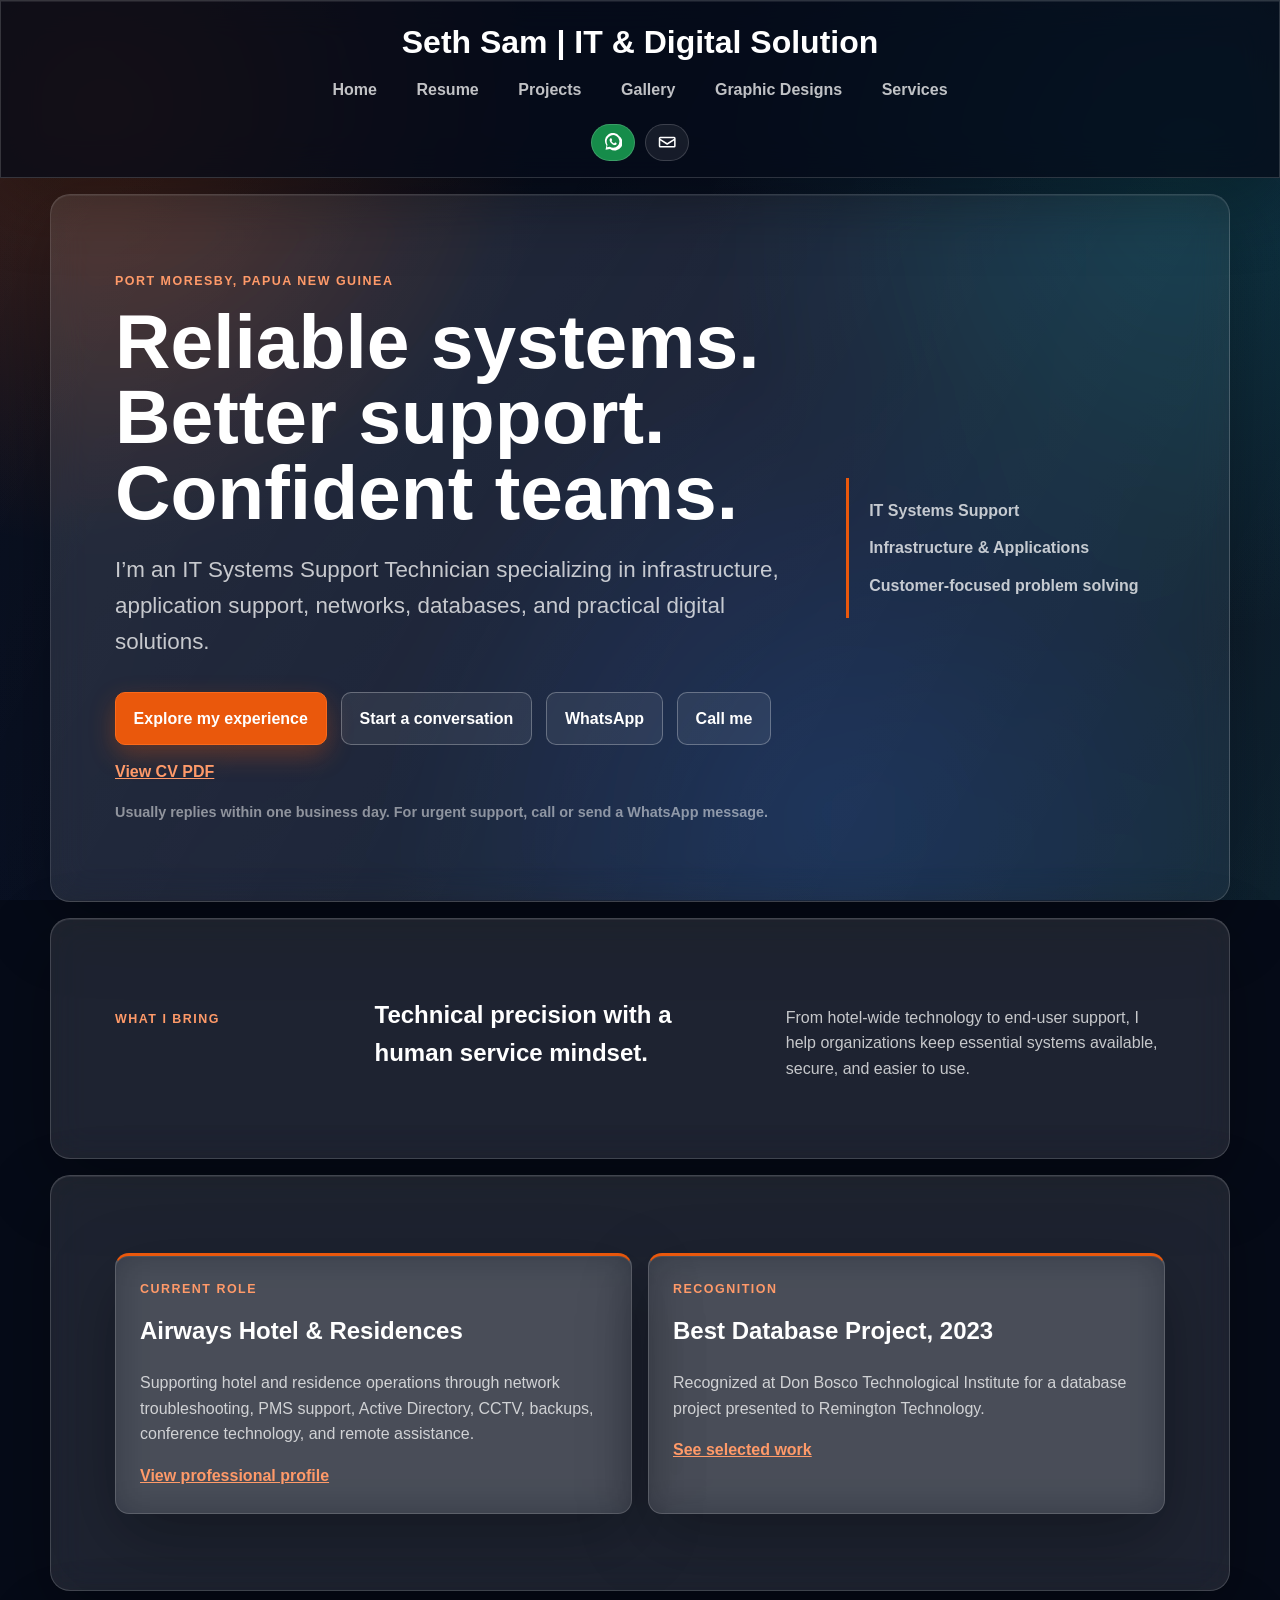
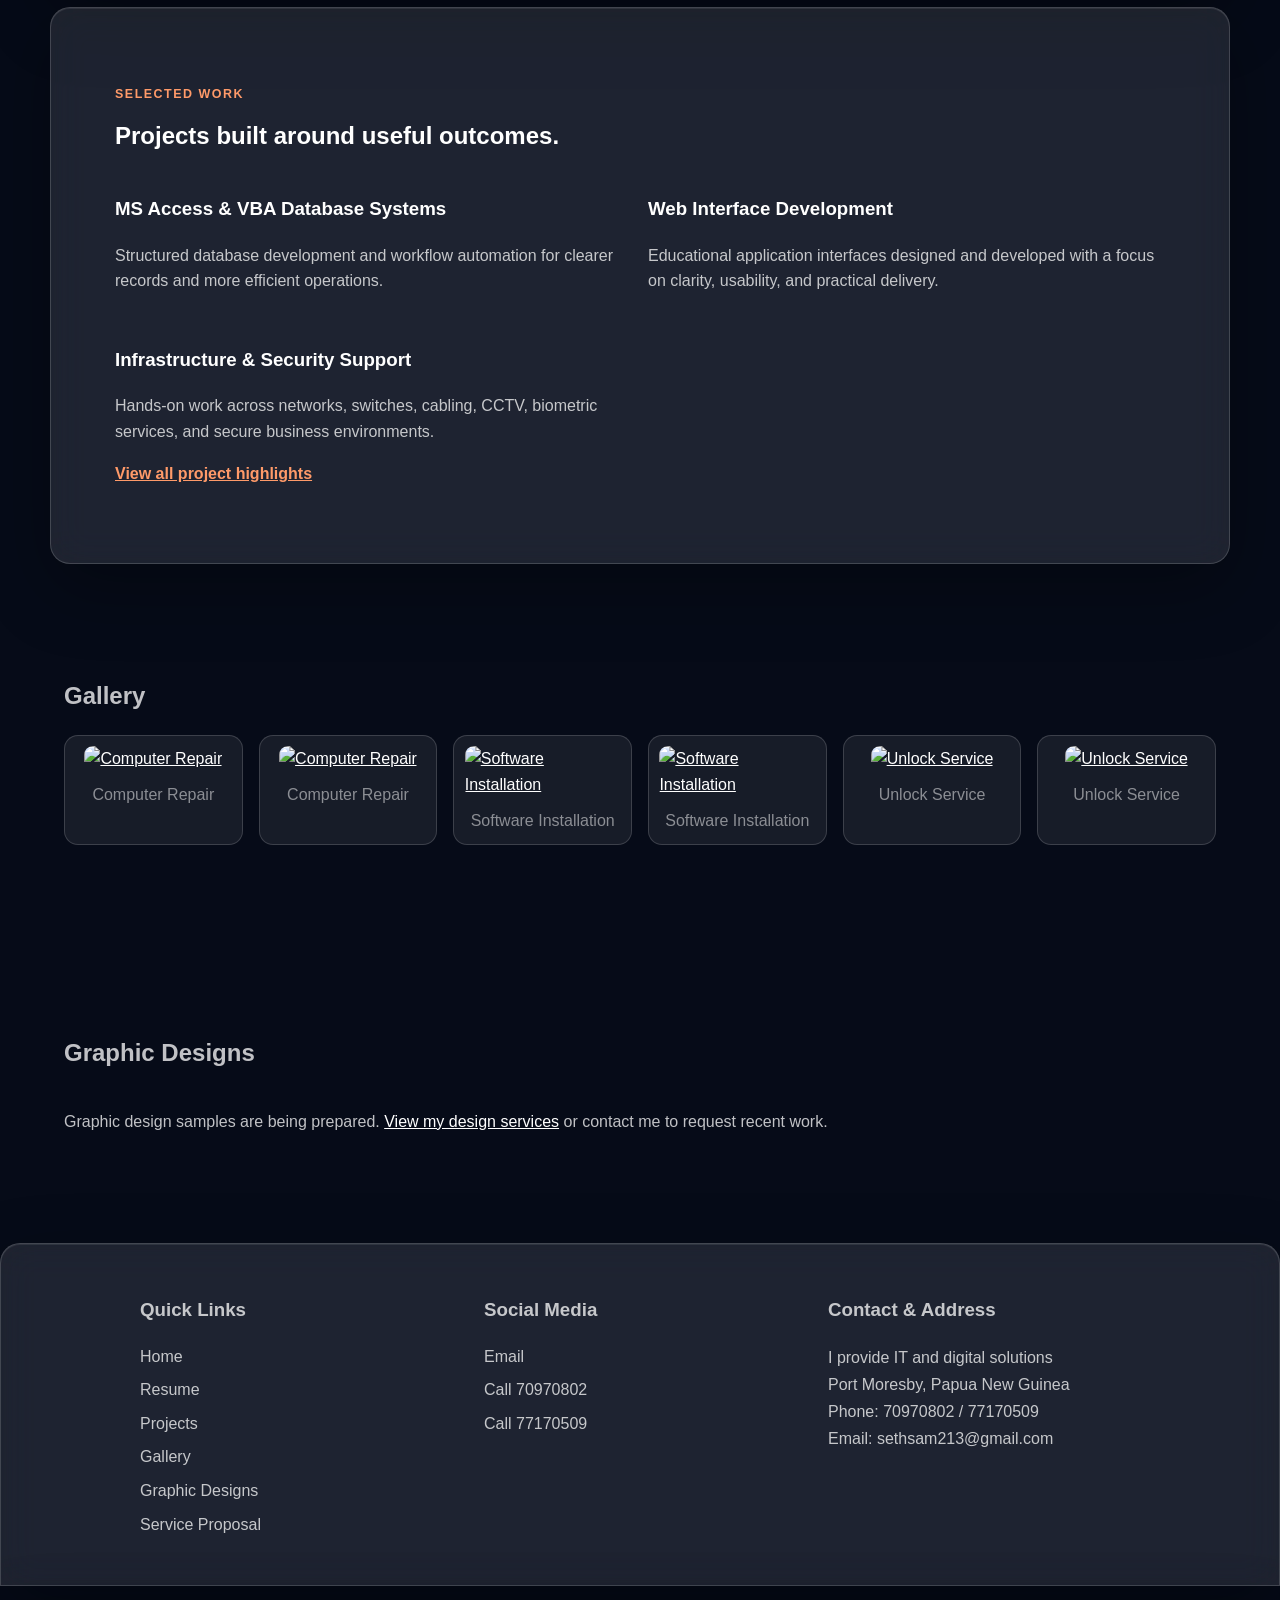
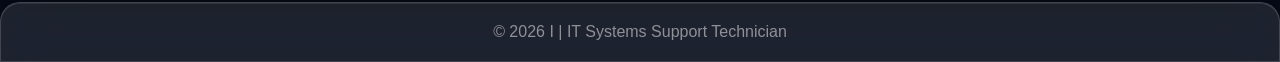
==== commit deae48d4: "First Person noun update" ====
--- a/index.html
+++ b/index.html
@@ -4,11 +4,11 @@
 <head>
   <meta charset="UTF-8" />
   <meta name="viewport" content="width=device-width, initial-scale=1.0" />
-  <title>Seth Sam | IT Systems Support Technician</title>
-  <meta name="description" content="Seth Sam is an IT Systems Support Technician in Port Moresby specializing in infrastructure, applications, networks, databases, and technical support." />
+  <title>My IT Systems Support Portfolio</title>
+  <meta name="description" content="I am an IT Systems Support Technician in Port Moresby specializing in infrastructure, applications, networks, databases, and technical support." />
   <meta property="og:type" content="website" />
-  <meta property="og:title" content="Seth Sam | IT Systems Support Technician" />
-  <meta property="og:description" content="Infrastructure, application, network, database, and technical support from Seth Sam." />
+  <meta property="og:title" content="My IT Systems Support Portfolio" />
+  <meta property="og:description" content="I provide infrastructure, application, network, database, and technical support." />
   <meta property="og:image" content="background.jpg" />
   <meta property="og:url" content="https://sethsam675.github.io/sethsam-675/" />
   <link rel="icon" href="favicon.svg" type="image/svg+xml" />
@@ -29,9 +29,9 @@
         <li><a href="service-proposal.html">Services</a></li>
       </ul>
     </nav>
-    <div class="top-contact" aria-label="Contact Seth Sam">
-      <a class="top-contact-whatsapp" href="https://wa.me/67570970802" target="_blank" rel="noopener noreferrer" aria-label="Message Seth on WhatsApp at 70970802" title="WhatsApp Seth"><svg class="contact-icon" aria-hidden="true" viewBox="0 0 24 24"><path d="M20 4.2A10 10 0 0 0 3.2 16.3L2 22l5.8-1.2A10 10 0 1 0 20 4.2Zm-8 15.2c-1.6 0-3.1-.5-4.4-1.4l-.3-.2-3.4.7.7-3.3-.2-.3a8.3 8.3 0 1 1 7.6 4.5Zm4.5-6.2c-.2-.1-1.4-.7-1.6-.8-.2-.1-.4-.1-.6.1l-.7.9c-.1.2-.3.2-.5.1-.2-.1-1-.4-1.9-1.2-.7-.6-1.2-1.4-1.3-1.6-.1-.2 0-.3.1-.5l.4-.5c.1-.1.1-.3.2-.4 0-.1 0-.3-.1-.4l-.7-1.6c-.2-.4-.4-.4-.6-.4h-.5c-.2 0-.4.1-.6.3-.2.2-.8.8-.8 2s.8 2.3.9 2.5c.1.2 1.6 2.5 3.9 3.5.5.2.9.4 1.2.5.5.2 1 .2 1.4.1.4-.1 1.4-.6 1.6-1.1.2-.5.2-1 .1-1.1-.1-.1-.2-.2-.4-.3Z" /></svg></a>
-      <a class="top-contact-email" href="mailto:sethsam213@gmail.com" aria-label="Email Seth at sethsam213@gmail.com" title="Email Seth"><svg class="contact-icon" aria-hidden="true" viewBox="0 0 24 24"><path d="M3 5h18a2 2 0 0 1 2 2v10a2 2 0 0 1-2 2H3a2 2 0 0 1-2-2V7a2 2 0 0 1 2-2Zm0 2v.5l9 5.6 9-5.6V7H3Zm18 10V9.9l-8.5 5.3a1 1 0 0 1-1 0L3 9.9V17h18Z" /></svg></a>
+    <div class="top-contact" aria-label="Contact me">
+      <a class="top-contact-whatsapp" href="https://wa.me/67570970802" target="_blank" rel="noopener noreferrer" aria-label="Message me on WhatsApp at 70970802" title="Message me on WhatsApp"><svg class="contact-icon" aria-hidden="true" viewBox="0 0 24 24"><path d="M20 4.2A10 10 0 0 0 3.2 16.3L2 22l5.8-1.2A10 10 0 1 0 20 4.2Zm-8 15.2c-1.6 0-3.1-.5-4.4-1.4l-.3-.2-3.4.7.7-3.3-.2-.3a8.3 8.3 0 1 1 7.6 4.5Zm4.5-6.2c-.2-.1-1.4-.7-1.6-.8-.2-.1-.4-.1-.6.1l-.7.9c-.1.2-.3.2-.5.1-.2-.1-1-.4-1.9-1.2-.7-.6-1.2-1.4-1.3-1.6-.1-.2 0-.3.1-.5l.4-.5c.1-.1.1-.3.2-.4 0-.1 0-.3-.1-.4l-.7-1.6c-.2-.4-.4-.4-.6-.4h-.5c-.2 0-.4.1-.6.3-.2.2-.8.8-.8 2s.8 2.3.9 2.5c.1.2 1.6 2.5 3.9 3.5.5.2.9.4 1.2.5.5.2 1 .2 1.4.1.4-.1 1.4-.6 1.6-1.1.2-.5.2-1 .1-1.1-.1-.1-.2-.2-.4-.3Z" /></svg></a>
+      <a class="top-contact-email" href="mailto:sethsam213@gmail.com" aria-label="Email me at sethsam213@gmail.com" title="Email me"><svg class="contact-icon" aria-hidden="true" viewBox="0 0 24 24"><path d="M3 5h18a2 2 0 0 1 2 2v10a2 2 0 0 1-2 2H3a2 2 0 0 1-2-2V7a2 2 0 0 1 2-2Zm0 2v.5l9 5.6 9-5.6V7H3Zm18 10V9.9l-8.5 5.3a1 1 0 0 1-1 0L3 9.9V17h18Z" /></svg></a>
     </div>
   </header>
 
@@ -40,12 +40,12 @@
       <div class="hero-copy">
         <p class="eyebrow">Port Moresby, Papua New Guinea</p>
         <h2>Reliable systems. Better support. Confident teams.</h2>
-        <p class="lead">I’m Seth Sam, an IT Systems Support Technician specializing in infrastructure, application support, networks, databases, and practical digital solutions.</p>
+        <p class="lead">I’m an IT Systems Support Technician specializing in infrastructure, application support, networks, databases, and practical digital solutions.</p>
         <div class="action-row">
           <a class="button button-primary" href="resume.html">Explore my experience</a>
           <a class="button button-secondary" href="mailto:sethsam213@gmail.com?subject=IT%20support%20enquiry">Start a conversation</a>
           <a class="button button-secondary" href="https://wa.me/67570970802" target="_blank" rel="noopener noreferrer">WhatsApp</a>
-          <a class="button button-secondary" href="tel:+67570970802">Call Seth</a>
+          <a class="button button-secondary" href="tel:+67570970802">Call me</a>
           <a class="text-link" href="Seth_Sam_CV.pdf" target="_blank" rel="noopener noreferrer">View CV PDF</a>
         </div>
         <p class="response-note">Usually replies within one business day. For urgent support, call or send a WhatsApp message.</p>
@@ -134,7 +134,7 @@
 <section id="designs">
   <h2>Graphic Designs</h2>
   <div class="image-grid">
-    <p>Graphic design samples are being prepared. <a href="design.html">View design services</a> or contact Seth to request recent work.</p>
+    <p>Graphic design samples are being prepared. <a href="design.html">View my design services</a> or contact me to request recent work.</p>
   </div>
 </section>
 <script>
@@ -169,7 +169,7 @@
       <div class="footer-column">
         <h3>Contact & Address</h3>
         <address>
-          Seth Sam<br>
+          I provide IT and digital solutions<br>
           Port Moresby, Papua New Guinea<br>
           Phone: 70970802 / 77170509<br>
           Email: <a href="mailto:sethsam213@gmail.com">sethsam213@gmail.com</a>
@@ -179,7 +179,7 @@
   </section>
 
   <footer>
-    <p>&copy; 2026 Seth Sam | IT Systems Support Technician</p>
+    <p>&copy; 2026 I | IT Systems Support Technician</p>
   </footer>
 </body>
 </html>
--- a/style.css
+++ b/style.css
@@ -29,7 +29,7 @@
 header, main section, #quick-links-address, footer, .feature-grid article, .project-card, .service-grid article, .capability-grid article, .process-grid article, .detail-grid > div, .resume-sidebar, .resume-main, .timeline-item, .design-status, .design-notes, .cta-band, .contact-form-section, .gallery-section { background: var(--glass); border: 1px solid var(--line); -webkit-backdrop-filter: var(--blur); backdrop-filter: var(--blur); box-shadow: var(--shadow), inset 0 1px 0 rgba(255, 255, 255, 0.08); }
 
 header { position: sticky; top: 0; z-index: 1000; display: flex; flex-direction: column; align-items: center; padding: 1rem 0; background: rgba(6, 11, 24, 0.78); transition: opacity 0.5s, transform 0.5s; }
-header h1 { margin: 0; color: var(--text); font-size: 2rem; }
+header h1 { max-width: 100%; margin: 0; color: var(--text); font-size: 2rem; overflow-wrap: anywhere; text-align: center; }
 nav { max-width: 1000px; margin: 0 auto; padding: 0 1rem; }
 nav ul { display: flex; flex-wrap: wrap; justify-content: center; gap: 0.35rem; list-style: none; margin: 0; padding: 0; transition: max-height 0.3s ease; }
 nav li { margin: 0; }
@@ -113,9 +113,9 @@
 header.show-nav { opacity: 1; pointer-events: auto; transform: translateY(0); }
 
 @media (max-width: 768px) {
-  header { flex-direction: row; flex-wrap: wrap; justify-content: space-between; }
-  header h1 { font-size: 1.5rem; }
-  .hamburger { display: block; }
+  header { flex-direction: row; flex-wrap: wrap; justify-content: space-between; gap: 0.5rem; padding: 0.75rem 1rem; }
+  header h1 { flex: 1 1 auto; min-width: 0; max-width: calc(100% - 3.5rem); font-size: clamp(1rem, 5vw, 1.5rem); line-height: 1.15; text-align: left; }
+  .hamburger { top: 0.75rem; right: 1rem; display: block; padding: 0.3rem 0.45rem; font-size: clamp(1.5rem, 7vw, 2rem); }
   nav { width: 100%; }
   nav ul { position: absolute; top: 100%; left: 0; width: 100%; max-height: 0; overflow: hidden; flex-direction: column; align-items: center; background: rgba(6, 11, 24, 0.94); box-shadow: 0 12px 30px rgba(0, 0, 0, 0.3); }
   nav ul.open { max-height: 400px; padding: 0.75rem 1rem 1rem; }
